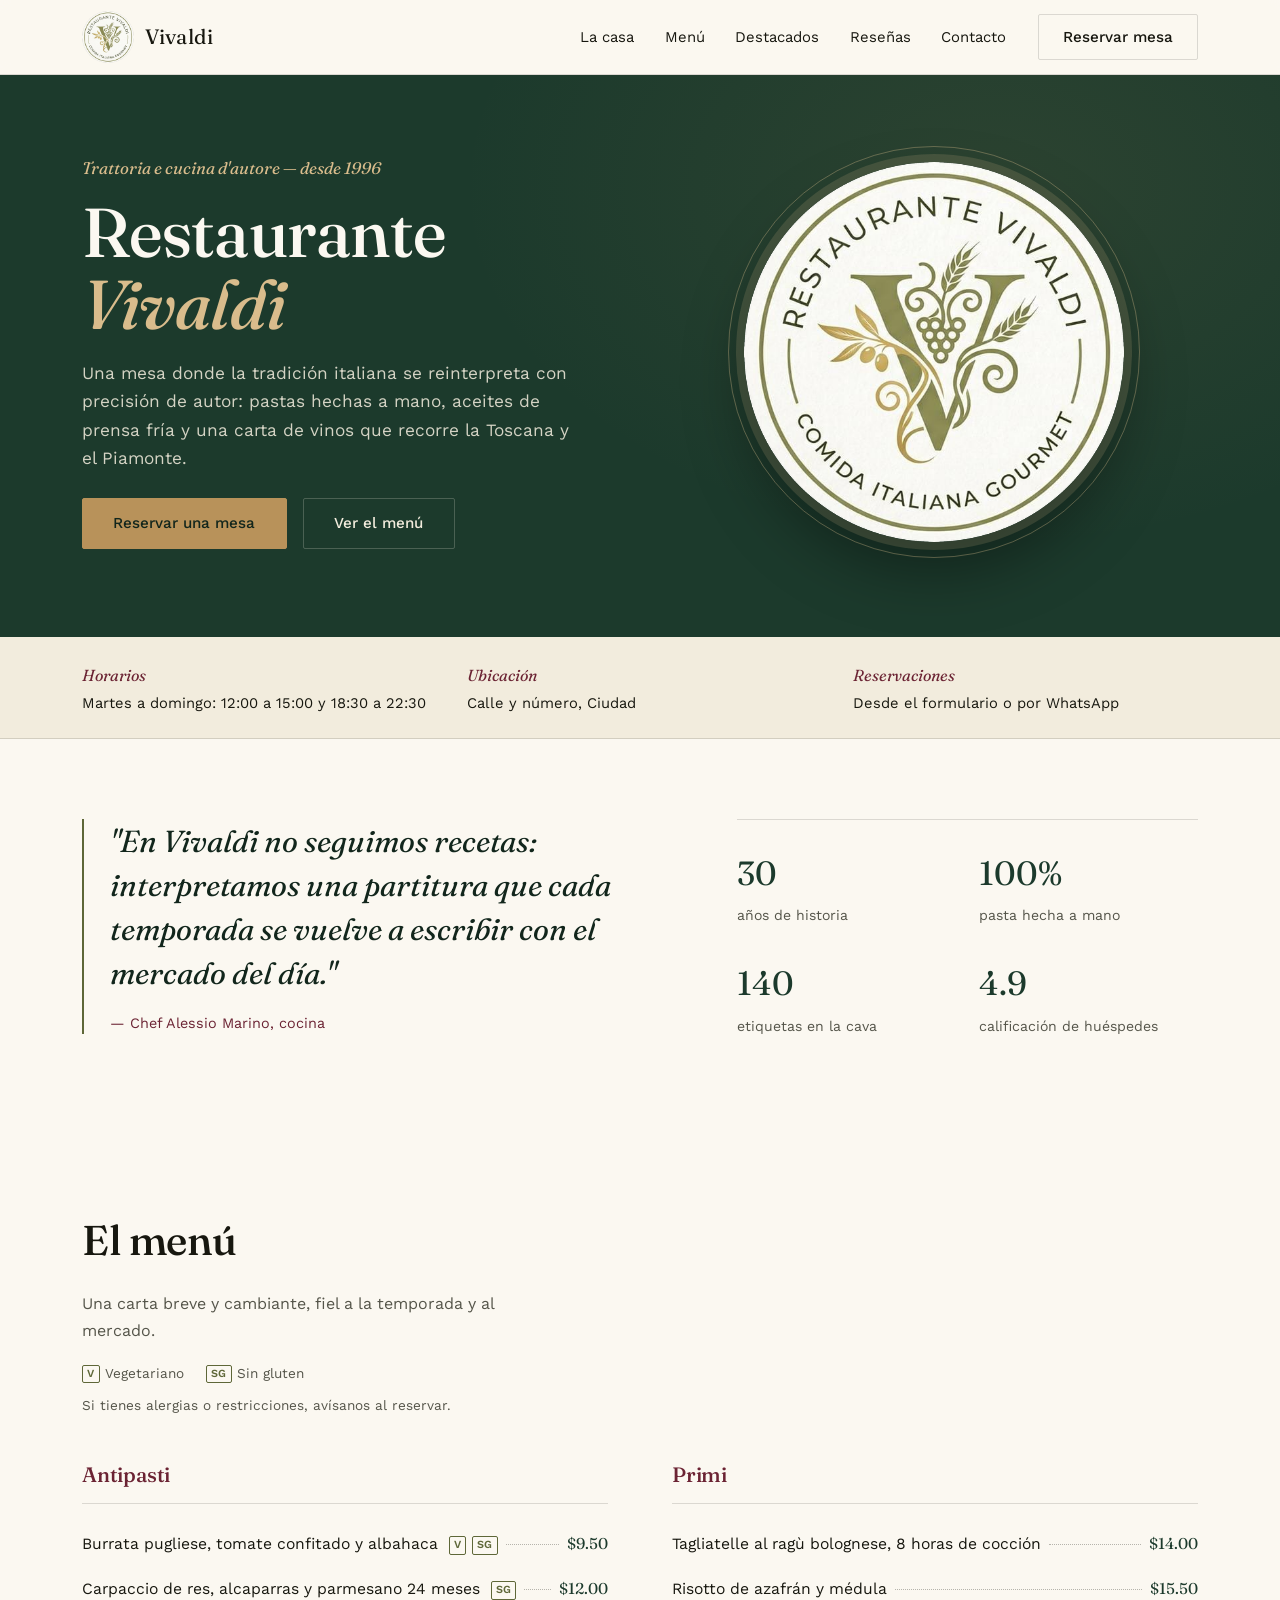
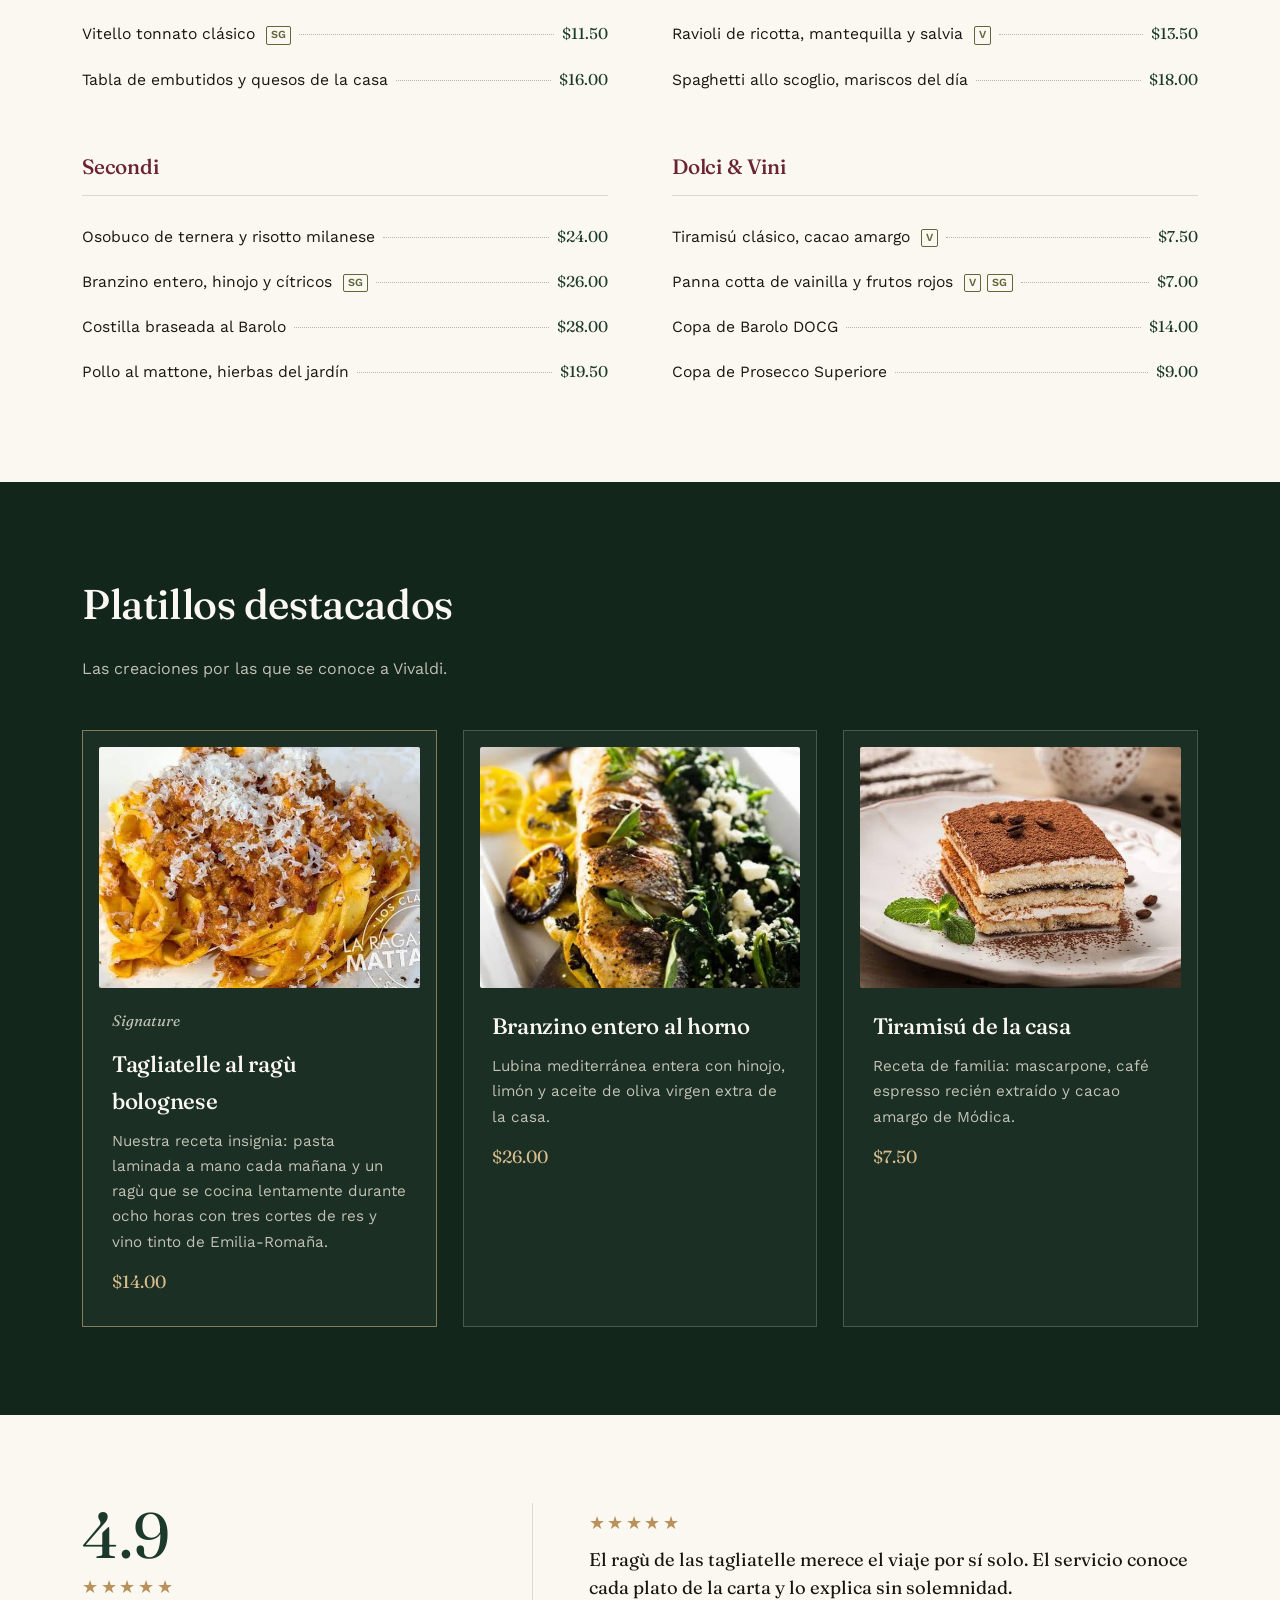
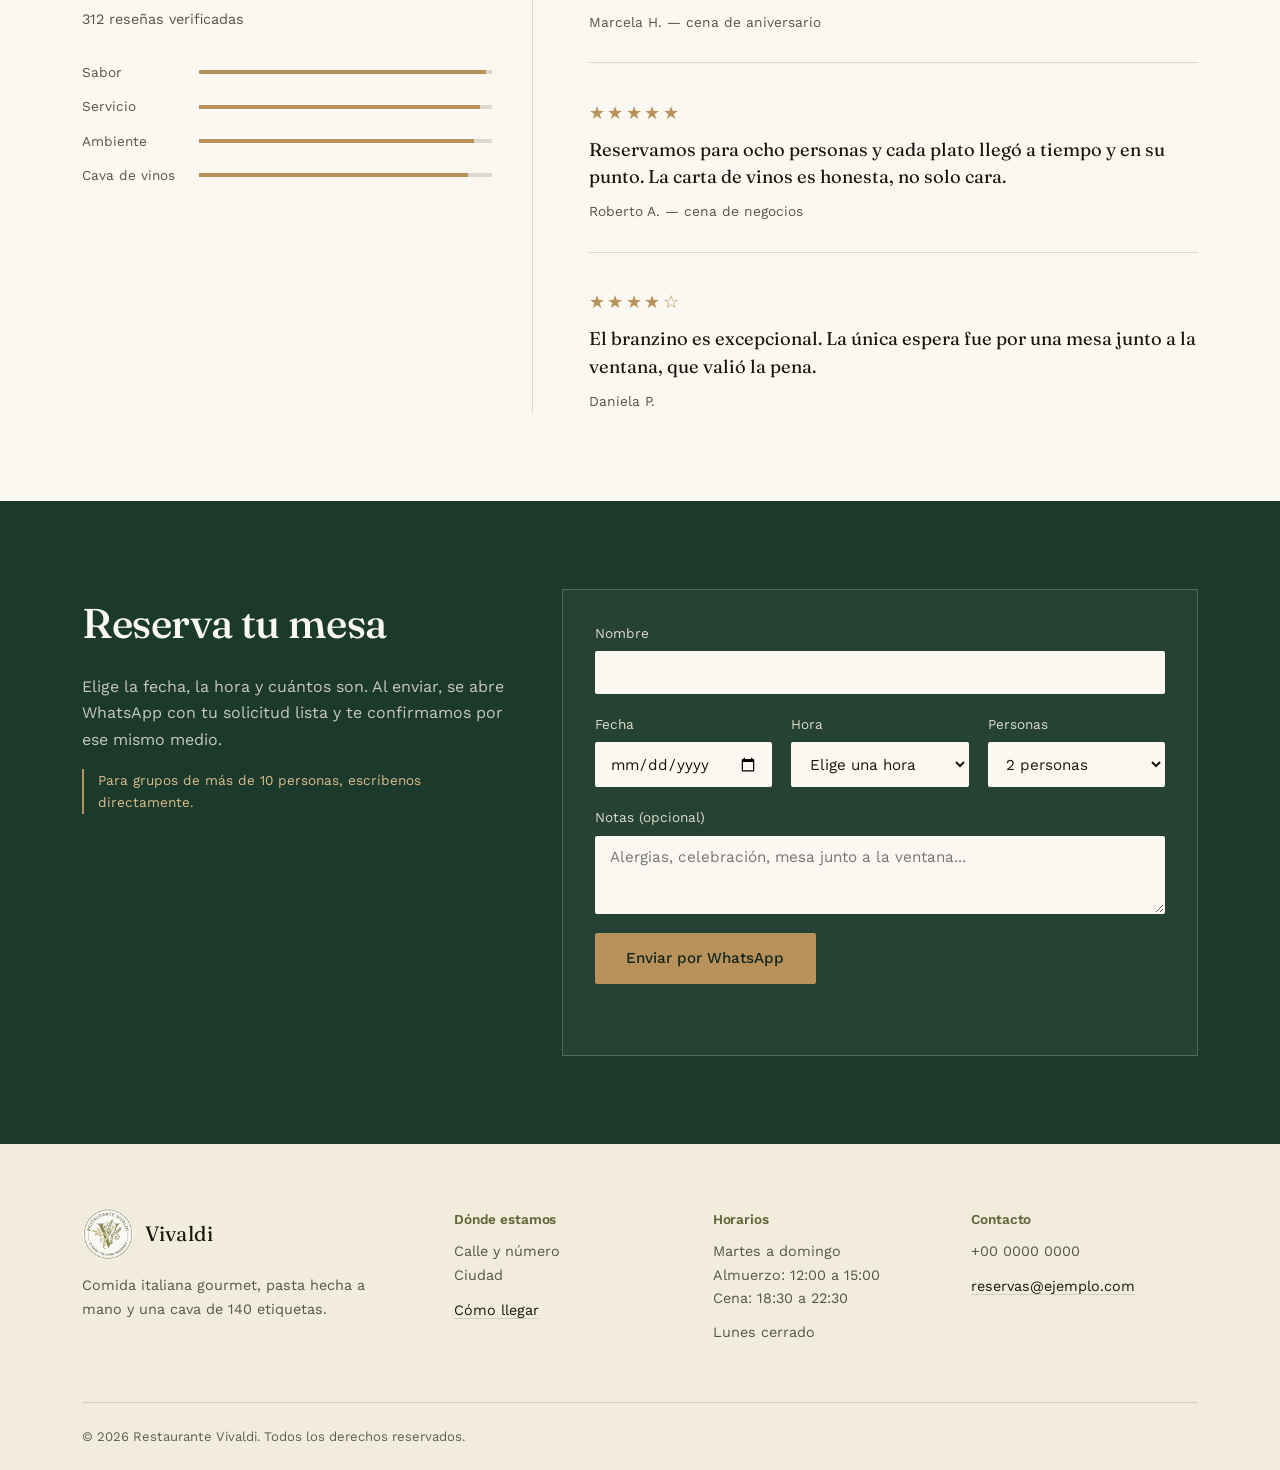
==== index.html @ 45113d20 "Add files via upload" ====
<!DOCTYPE html>
<html lang="es">
<head>
<meta charset="UTF-8">
<meta name="viewport" content="width=device-width, initial-scale=1.0">
<title>Restaurante Vivaldi — Comida italiana gourmet</title>
<meta name="description" content="Restaurante Vivaldi: comida italiana gourmet con pasta hecha a mano, aceites de prensa fría y una cava de 140 etiquetas. Reserva tu mesa en línea.">
<meta name="theme-color" content="#1C3A2C">

<!-- Al compartir el enlace (WhatsApp, Facebook) -->
<meta property="og:type" content="restaurant">
<meta property="og:title" content="Restaurante Vivaldi — Comida italiana gourmet">
<meta property="og:description" content="Pasta hecha a mano, cocina de temporada y una cava de 140 etiquetas.">
<meta property="og:image" content="img/logo.png"> <!-- EDITAR: al publicar, usa la URL completa (https://tudominio.com/img/logo.png) -->
<meta property="og:locale" content="es_ES">

<link rel="icon" type="image/png" href="img/favicon.png">
<link rel="apple-touch-icon" href="img/apple-touch-icon.png">

<link rel="preconnect" href="https://fonts.googleapis.com">
<link rel="preconnect" href="https://fonts.gstatic.com" crossorigin>
<link href="https://fonts.googleapis.com/css2?family=Fraunces:ital,opsz,wght@0,9..144,300;0,9..144,500;0,9..144,600;1,9..144,400;1,9..144,500&family=Work+Sans:wght@300;400;500;600&display=swap" rel="stylesheet">
<link rel="stylesheet" href="css/style.css">

<!-- Datos estructurados para Google. EDITAR: cuando tengas los datos reales, agrega
     "address", "telephone", "url" y "openingHours". -->
<script type="application/ld+json">
{
  "@context": "https://schema.org",
  "@type": "Restaurant",
  "name": "Restaurante Vivaldi",
  "image": "img/logo.png",
  "servesCuisine": "Italiana",
  "priceRange": "$$"
}
</script>
</head>
<body>

<a class="skip-link" href="#contenido">Saltar al contenido</a>

<header class="site-header">
  <div class="wrap header-inner">
    <a href="#inicio" class="brand" aria-label="Restaurante Vivaldi, ir al inicio">
      <img class="brand-logo" src="img/logo-header.png" alt="" width="52" height="52">
      <span class="brand-name">Vivaldi</span>
    </a>

    <nav class="main-nav" id="mainNav" aria-label="Principal">
      <a href="#historia">La casa</a>
      <a href="#menu">Menú</a>
      <a href="#destacados">Destacados</a>
      <a href="#resenas">Reseñas</a>
      <a href="#contacto">Contacto</a>
      <a href="#reservar" class="btn btn-solid nav-cta">Reservar mesa</a>
    </nav>

    <a href="#reservar" class="btn btn-line header-cta">Reservar mesa</a>

    <button class="nav-toggle" id="navToggle" type="button" aria-label="Abrir menú" aria-expanded="false" aria-controls="mainNav">
      <span></span><span></span><span></span>
    </button>
  </div>
</header>

<main id="contenido">

  <!-- HERO -->
  <section class="hero" id="inicio">
    <div class="wrap hero-inner">
      <div class="hero-text">
        <p class="kicker">Trattoria e cucina d'autore — desde 1996</p>
        <h1>Restaurante<br><em>Vivaldi</em></h1>
        <p class="hero-lead">
          Una mesa donde la tradición italiana se reinterpreta con precisión de autor:
          pastas hechas a mano, aceites de prensa fría y una carta de vinos que
          recorre la Toscana y el Piamonte.
        </p>
        <div class="hero-actions">
          <a href="#reservar" class="btn btn-solid">Reservar una mesa</a>
          <a href="#menu" class="btn btn-ghost">Ver el menú</a>
        </div>
      </div>

      <div class="hero-art">
        <div class="seal">
          <img src="img/logo.png" alt="Sello del Restaurante Vivaldi: una V con uvas, trigo y ramas de olivo" width="560" height="560" fetchpriority="high">
        </div>
      </div>
    </div>
  </section>

  <!-- HORARIOS / UBICACIÓN (EDITAR con los datos reales) -->
  <section class="info-strip" aria-label="Horarios y ubicación">
    <div class="wrap info-inner">
      <div class="info-item">
        <span class="info-label">Horarios</span>
        <p>Martes a domingo: 12:00 a 15:00 y 18:30 a 22:30</p>
      </div>
      <div class="info-item">
        <span class="info-label">Ubicación</span>
        <p>Calle y número, Ciudad</p>
      </div>
      <div class="info-item">
        <span class="info-label">Reservaciones</span>
        <p>Desde el formulario o por WhatsApp</p>
      </div>
    </div>
  </section>

  <!-- LA CASA / HISTORIA -->
  <section class="intro" id="historia">
    <div class="wrap intro-inner">
      <blockquote class="pull-quote">
        "En Vivaldi no seguimos recetas: interpretamos una partitura que cada
        temporada se vuelve a escribir con el mercado del día."
        <cite>— Chef Alessio Marino, cocina</cite>
      </blockquote>

      <div class="stat-row">
        <div class="stat">
          <span class="stat-number" data-years-since="1996">30</span>
          <span class="stat-label">años de historia</span>
        </div>
        <div class="stat">
          <span class="stat-number">100%</span>
          <span class="stat-label">pasta hecha a mano</span>
        </div>
        <div class="stat">
          <span class="stat-number">140</span>
          <span class="stat-label">etiquetas en la cava</span>
        </div>
        <div class="stat">
          <span class="stat-number">4.9</span>
          <span class="stat-label">calificación de huéspedes</span>
        </div>
      </div>
    </div>
  </section>

  <!-- MENÚ -->
  <section class="menu" id="menu">
    <div class="wrap">
      <div class="section-head">
        <h2>El menú</h2>
        <p>Una carta breve y cambiante, fiel a la temporada y al mercado.</p>
        <ul class="menu-legend" aria-label="Leyenda de etiquetas">
          <li><span class="tag" aria-hidden="true">V</span> Vegetariano</li>
          <li><span class="tag" aria-hidden="true">SG</span> Sin gluten</li>
        </ul>
        <p class="menu-note">Si tienes alergias o restricciones, avísanos al reservar.</p>
        <!-- Cuando tengas la carta en PDF, descomenta:
        <a class="btn btn-ghost" href="docs/carta-vivaldi.pdf" download>Descargar la carta (PDF)</a> -->
      </div>

      <div class="menu-grid">

        <div class="menu-category">
          <h3>Antipasti</h3>
          <ul class="menu-list">
            <li><span class="dish">Burrata pugliese, tomate confitado y albahaca <span class="tag" title="Vegetariano" role="img" aria-label="Vegetariano">V</span><span class="tag" title="Sin gluten" role="img" aria-label="Sin gluten">SG</span></span><span class="dots"></span><span class="price">$9.50</span></li>
            <li><span class="dish">Carpaccio de res, alcaparras y parmesano 24 meses <span class="tag" title="Sin gluten" role="img" aria-label="Sin gluten">SG</span></span><span class="dots"></span><span class="price">$12.00</span></li>
            <li><span class="dish">Vitello tonnato clásico <span class="tag" title="Sin gluten" role="img" aria-label="Sin gluten">SG</span></span><span class="dots"></span><span class="price">$11.50</span></li>
            <li><span class="dish">Tabla de embutidos y quesos de la casa</span><span class="dots"></span><span class="price">$16.00</span></li>
          </ul>
        </div>

        <div class="menu-category">
          <h3>Primi</h3>
          <ul class="menu-list">
            <li><span class="dish">Tagliatelle al ragù bolognese, 8 horas de cocción</span><span class="dots"></span><span class="price">$14.00</span></li>
            <li><span class="dish">Risotto de azafrán y médula</span><span class="dots"></span><span class="price">$15.50</span></li>
            <li><span class="dish">Ravioli de ricotta, mantequilla y salvia <span class="tag" title="Vegetariano" role="img" aria-label="Vegetariano">V</span></span><span class="dots"></span><span class="price">$13.50</span></li>
            <li><span class="dish">Spaghetti allo scoglio, mariscos del día</span><span class="dots"></span><span class="price">$18.00</span></li>
          </ul>
        </div>

        <div class="menu-category">
          <h3>Secondi</h3>
          <ul class="menu-list">
            <li><span class="dish">Osobuco de ternera y risotto milanese</span><span class="dots"></span><span class="price">$24.00</span></li>
            <li><span class="dish">Branzino entero, hinojo y cítricos <span class="tag" title="Sin gluten" role="img" aria-label="Sin gluten">SG</span></span><span class="dots"></span><span class="price">$26.00</span></li>
            <li><span class="dish">Costilla braseada al Barolo</span><span class="dots"></span><span class="price">$28.00</span></li>
            <li><span class="dish">Pollo al mattone, hierbas del jardín</span><span class="dots"></span><span class="price">$19.50</span></li>
          </ul>
        </div>

        <div class="menu-category">
          <h3>Dolci &amp; Vini</h3>
          <ul class="menu-list">
            <li><span class="dish">Tiramisú clásico, cacao amargo <span class="tag" title="Vegetariano" role="img" aria-label="Vegetariano">V</span></span><span class="dots"></span><span class="price">$7.50</span></li>
            <li><span class="dish">Panna cotta de vainilla y frutos rojos <span class="tag" title="Vegetariano" role="img" aria-label="Vegetariano">V</span><span class="tag" title="Sin gluten" role="img" aria-label="Sin gluten">SG</span></span><span class="dots"></span><span class="price">$7.00</span></li>
            <li><span class="dish">Copa de Barolo DOCG</span><span class="dots"></span><span class="price">$14.00</span></li>
            <li><span class="dish">Copa de Prosecco Superiore</span><span class="dots"></span><span class="price">$9.00</span></li>
          </ul>
        </div>

      </div>
    </div>
  </section>

  <!-- PLATILLOS DESTACADOS
       Fotos: img/tagliatelle.jpg, branzino.jpg y tiramisu.jpg (puedes cambiar el src).
       Mientras una foto no exista, se muestra la ilustración de respaldo. -->
  <section class="featured" id="destacados">
    <div class="wrap">
      <div class="section-head section-head--light">
        <h2>Platillos destacados</h2>
        <p>Las creaciones por las que se conoce a Vivaldi.</p>
      </div>

      <div class="featured-grid">

        <article class="feature-card feature-card--signature">
          <div class="feature-media" data-photo-host>
            <img data-photo src="img/Tagliatelle al ragù bolognese.jpg" alt="Tagliatelle al ragù bolognese servidas en plato hondo" width="738" height="414">
            <svg viewBox="0 0 200 200" aria-hidden="true">
              <circle cx="100" cy="100" r="88" class="plate-ring"/>
              <path class="pasta" d="M55 120 C 75 90, 65 70, 85 60 C 105 50, 100 80, 120 85 C 140 90, 135 60, 150 55"/>
              <circle class="crumb" cx="70" cy="70" r="3"/>
              <circle class="crumb" cx="130" cy="115" r="3"/>
              <circle class="crumb" cx="110" cy="130" r="3"/>
            </svg>
          </div>
          <div class="feature-copy">
            <p class="feature-tag">Signature</p>
            <h3>Tagliatelle al ragù bolognese</h3>
            <p>Nuestra receta insignia: pasta laminada a mano cada mañana y un ragù
              que se cocina lentamente durante ocho horas con tres cortes de res
              y vino tinto de Emilia-Romaña.</p>
            <span class="feature-price">$14.00</span>
          </div>
        </article>

        <article class="feature-card">
          <div class="feature-media" data-photo-host>
            <img data-photo src="img/Branzino entero al horno.jpg" alt="Branzino entero al horno con hinojo y limón" width="678" height="452">
            <svg viewBox="0 0 160 160" aria-hidden="true">
              <circle cx="80" cy="80" r="66" class="plate-ring"/>
              <path class="fish" d="M45 80 C 60 60, 100 60, 115 80 C 100 100, 60 100, 45 80 Z"/>
              <path class="fish-tail" d="M115 80 L 132 68 L 132 92 Z"/>
            </svg>
          </div>
          <div class="feature-copy">
            <h3>Branzino entero al horno</h3>
            <p>Lubina mediterránea entera con hinojo, limón y aceite de oliva
              virgen extra de la casa.</p>
            <span class="feature-price">$26.00</span>
          </div>
        </article>

        <article class="feature-card">
          <div class="feature-media" data-photo-host>
            <img data-photo src="img/Tiramisú de la casa.jpg" alt="Tiramisú de la casa espolvoreado con cacao" width="678" height="452">
            <svg viewBox="0 0 160 160" aria-hidden="true">
              <circle cx="80" cy="80" r="66" class="plate-ring"/>
              <rect x="55" y="55" width="50" height="50" rx="4" class="tira"/>
              <line x1="55" y1="68" x2="105" y2="68" class="tira-line"/>
              <line x1="55" y1="82" x2="105" y2="82" class="tira-line"/>
              <line x1="55" y1="96" x2="105" y2="96" class="tira-line"/>
            </svg>
          </div>
          <div class="feature-copy">
            <h3>Tiramisú de la casa</h3>
            <p>Receta de familia: mascarpone, café espresso recién extraído y
              cacao amargo de Módica.</p>
            <span class="feature-price">$7.50</span>
          </div>
        </article>

      </div>
    </div>
  </section>

  <!-- AMBIENTE (galería)
       Se oculta sola hasta que agregues al menos una foto en img/.
       Si una foto no existe, su recuadro desaparece. -->
  <section class="gallery" id="ambiente" hidden>
    <div class="wrap">
      <div class="section-head">
        <h2>El ambiente</h2>
        <p>Un salón cálido pensado para cenas largas.</p>
      </div>

      <div class="gallery-grid">
        <figure data-photo-host data-photo-optional>
          <img data-photo src="img/ambiente-1.webp" alt="El salón principal del restaurante" width="800" height="600">
          <figcaption>La sala</figcaption>
        </figure>
        <figure data-photo-host data-photo-optional>
          <img data-photo src="img/ambiente-2.webp" alt="La cava de vinos" width="800" height="600">
          <figcaption>La cava</figcaption>
        </figure>
        <figure data-photo-host data-photo-optional>
          <img data-photo src="img/ambiente-3.webp" alt="La cocina y el trabajo del chef" width="800" height="600">
          <figcaption>La cocina</figcaption>
        </figure>
        <figure data-photo-host data-photo-optional>
          <img data-photo src="img/ambiente-4.webp" alt="Detalle de una mesa servida" width="800" height="600">
          <figcaption>La mesa</figcaption>
        </figure>
      </div>
    </div>
  </section>

  <!-- RESEÑAS (ejemplos: reemplázalas por reseñas reales al publicar) -->
  <section class="reviews" id="resenas">
    <div class="wrap reviews-inner">

      <div class="rating-summary">
        <span class="rating-number">4.9</span>
        <div class="stars" role="img" aria-label="4.9 de 5 estrellas">★★★★★</div>
        <p class="rating-count">312 reseñas verificadas</p>
        <ul class="rating-bars">
          <li><span>Sabor</span><i style="--v:98%" role="img" aria-label="98 de 100"></i></li>
          <li><span>Servicio</span><i style="--v:96%" role="img" aria-label="96 de 100"></i></li>
          <li><span>Ambiente</span><i style="--v:94%" role="img" aria-label="94 de 100"></i></li>
          <li><span>Cava de vinos</span><i style="--v:92%" role="img" aria-label="92 de 100"></i></li>
        </ul>
      </div>

      <div class="review-list">
        <figure class="review">
          <div class="stars" role="img" aria-label="5 de 5 estrellas">★★★★★</div>
          <blockquote>El ragù de las tagliatelle merece el viaje por sí solo.
            El servicio conoce cada plato de la carta y lo explica sin
            solemnidad.</blockquote>
          <figcaption>Marcela H. — cena de aniversario</figcaption>
        </figure>

        <figure class="review">
          <div class="stars" role="img" aria-label="5 de 5 estrellas">★★★★★</div>
          <blockquote>Reservamos para ocho personas y cada plato llegó a
            tiempo y en su punto. La carta de vinos es honesta, no solo
            cara.</blockquote>
          <figcaption>Roberto A. — cena de negocios</figcaption>
        </figure>

        <figure class="review">
          <div class="stars" role="img" aria-label="4 de 5 estrellas">★★★★☆</div>
          <blockquote>El branzino es excepcional. La única espera fue por
            una mesa junto a la ventana, que valió la pena.</blockquote>
          <figcaption>Daniela P.</figcaption>
        </figure>
      </div>

    </div>
  </section>

  <!-- RESERVAS -->
  <section class="reserve" id="reservar">
    <div class="wrap reserve-inner">

      <div class="reserve-copy">
        <h2>Reserva tu mesa</h2>
        <p>Elige la fecha, la hora y cuántos son. Al enviar, se abre WhatsApp con tu
          solicitud lista y te confirmamos por ese mismo medio.</p>
        <p class="reserve-note">Para grupos de más de 10 personas, escríbenos directamente.</p>
        <a class="btn btn-gold" data-whatsapp hidden target="_blank" rel="noopener">Escribir por WhatsApp</a>
      </div>

      <form class="reserve-form" id="reserveForm">
        <label>
          Nombre
          <input type="text" name="nombre" autocomplete="name" required maxlength="80">
        </label>

        <div class="form-row">
          <label>
            Fecha
            <input type="date" name="fecha" required>
          </label>
          <label>
            Hora
            <select name="hora" required>
              <option value="" disabled selected>Elige una hora</option>
              <optgroup label="Almuerzo">
                <option value="12:00">12:00</option>
                <option value="12:30">12:30</option>
                <option value="13:00">13:00</option>
                <option value="13:30">13:30</option>
                <option value="14:00">14:00</option>
                <option value="14:30">14:30</option>
              </optgroup>
              <optgroup label="Cena">
                <option value="18:30">18:30</option>
                <option value="19:00">19:00</option>
                <option value="19:30">19:30</option>
                <option value="20:00">20:00</option>
                <option value="20:30">20:30</option>
                <option value="21:00">21:00</option>
                <option value="21:30">21:30</option>
              </optgroup>
            </select>
          </label>
          <label>
            Personas
            <select name="personas" required>
              <option value="1">1 persona</option>
              <option value="2" selected>2 personas</option>
              <option value="3">3 personas</option>
              <option value="4">4 personas</option>
              <option value="5">5 personas</option>
              <option value="6">6 personas</option>
              <option value="7">7 personas</option>
              <option value="8">8 personas</option>
              <option value="9">9 personas</option>
              <option value="10">10 personas</option>
            </select>
          </label>
        </div>

        <label>
          Notas (opcional)
          <textarea name="notas" rows="3" maxlength="300" placeholder="Alergias, celebración, mesa junto a la ventana..."></textarea>
        </label>

        <button type="submit" class="btn btn-gold">Enviar por WhatsApp</button>
        <p class="form-status" id="formStatus" role="status" aria-live="polite"></p>
      </form>

    </div>
  </section>

</main>

<!-- PIE DE PÁGINA (EDITAR con los datos reales) -->
<footer class="site-footer" id="contacto">
  <div class="wrap">
    <div class="footer-inner">
      <div class="footer-brand">
        <a href="#inicio" class="brand" aria-label="Restaurante Vivaldi, ir al inicio">
          <img class="brand-logo" src="img/logo-header.png" alt="" width="52" height="52">
          <span class="brand-name">Vivaldi</span>
        </a>
        <p>Comida italiana gourmet, pasta hecha a mano y una cava de 140 etiquetas.</p>
      </div>

      <div class="footer-col">
        <h4>Dónde estamos</h4>
        <p>Calle y número<br>Ciudad</p>
        <a href="https://www.google.com/maps/search/?api=1&amp;query=Restaurante+Vivaldi" target="_blank" rel="noopener">Cómo llegar</a>
      </div>

      <div class="footer-col">
        <h4>Horarios</h4>
        <p>Martes a domingo<br>Almuerzo: 12:00 a 15:00<br>Cena: 18:30 a 22:30</p>
        <p>Lunes cerrado</p>
      </div>

      <div class="footer-col">
        <h4>Contacto</h4>
        <p>+00 0000 0000</p>
        <a href="mailto:reservas@ejemplo.com">reservas@ejemplo.com</a>
      </div>
    </div>
  </div>

  <div class="wrap footer-bottom">
    <p>© <span data-current-year>2026</span> Restaurante Vivaldi. Todos los derechos reservados.</p>
  </div>
</footer>

<script src="js/main.js" defer></script>
</body>
</html>
---- css/style.css ----
/* =========================================================
   RESTAURANTE VIVALDI — hoja de estilos
   Paleta: verde botella profundo, oro envejecido, vino, papel marfil,
   y verde oliva tomado del logo.
   Tipografía: Fraunces (display) + Work Sans (texto).
   ========================================================= */

:root{
  --ink:        #17170F;
  --forest:     #1C3A2C;
  --forest-deep:#12261C;
  --olive:      #5E6738;   /* verde del logo, oscurecido para que se lea como texto */
  --wine:       #6B2333;
  --gold:       #B8925A;
  --gold-light: #D9BC8C;
  --paper:      #FBF8F1;
  --ivory:      #F2ECDD;
  --muted:      #55554a;
  --line:       rgba(23,23,15,0.14);
  --line-on-dark: rgba(242,236,221,0.22);

  --font-display: 'Fraunces', Georgia, serif;
  --font-body: 'Work Sans', -apple-system, BlinkMacSystemFont, sans-serif;

  --container: 1180px;
  --radius: 2px;
}

*, *::before, *::after{ box-sizing: border-box; }

/* scroll-padding evita que el header fijo tape los títulos al navegar */
html{ scroll-behavior: smooth; scroll-padding-top: 88px; }

[hidden]{ display: none !important; }

body{
  margin: 0;
  background: var(--paper);
  color: var(--ink);
  font-family: var(--font-body);
  font-weight: 400;
  line-height: 1.65;
  -webkit-font-smoothing: antialiased;
}

img, svg{ display:block; max-width:100%; }

h1, h2, h3, h4{
  font-family: var(--font-display);
  font-weight: 500;
  margin: 0 0 0.4em;
  color: var(--ink);
  letter-spacing: -0.01em;
}

p{ margin: 0 0 1em; }

a{ color: inherit; text-decoration: none; }

.wrap{
  max-width: var(--container);
  margin: 0 auto;
  padding: 0 2rem;
}

/* accesibilidad: foco visible y "saltar al contenido" */
a:focus-visible, button:focus-visible, input:focus-visible, textarea:focus-visible, select:focus-visible{
  outline: 2px solid var(--gold);
  outline-offset: 3px;
}

.skip-link{
  position: absolute;
  left: 1rem;
  top: -4rem;
  z-index: 100;
  background: var(--forest);
  color: var(--paper);
  padding: 0.7rem 1.1rem;
  border-radius: var(--radius);
  transition: top .2s ease;
}
.skip-link:focus{ top: 1rem; }

@media (prefers-reduced-motion: reduce){
  *{ animation: none !important; transition: none !important; scroll-behavior: auto !important; }
}

/* -------------------- kicker / eyebrow -------------------- */
.kicker{
  font-family: var(--font-display);
  font-style: italic;
  font-weight: 400;
  font-size: 1.05rem;
  color: var(--wine);
  margin-bottom: 0.9rem;
}

/* -------------------- botones -------------------- */
.btn{
  display: inline-block;
  padding: 0.85rem 1.9rem;
  font-family: var(--font-body);
  font-size: 0.95rem;
  font-weight: 500;
  line-height: 1.4;
  border-radius: var(--radius);
  border: 1px solid transparent;
  cursor: pointer;
  transition: background-color .25s ease, color .25s ease, border-color .25s ease;
}
.btn-solid{
  background: var(--forest);
  color: var(--paper);
  border-color: var(--forest);
}
.btn-solid:hover{ background: var(--forest-deep); }

.btn-ghost{
  background: transparent;
  color: var(--forest);
  border-color: var(--forest);
}
.btn-ghost:hover{ background: var(--forest); color: var(--paper); }

.btn-line{
  background: transparent;
  color: var(--ink);
  border-color: var(--line);
}
.btn-line:hover{ border-color: var(--olive); color: var(--olive); }

.btn-gold{
  background: var(--gold);
  border-color: var(--gold);
  color: var(--forest-deep);
}
.btn-gold:hover{ background: var(--gold-light); border-color: var(--gold-light); }

/* =========================================================
   HEADER
   ========================================================= */
.site-header{
  position: sticky;
  top: 0;
  z-index: 50;
  background: rgba(251,248,241,0.94);
  backdrop-filter: saturate(140%) blur(6px);
  border-bottom: 1px solid var(--line);
}
.header-inner{
  display: flex;
  align-items: center;
  gap: 2rem;
  padding-top: 0.7rem;
  padding-bottom: 0.7rem;
}
.brand{
  display: flex;
  align-items: center;
  gap: 0.7rem;
  margin-right: auto;
}
.brand-logo{
  width: 52px;
  height: 52px;
  border-radius: 50%;
}
.brand-name{
  font-family: var(--font-display);
  font-size: 1.3rem;
  letter-spacing: 0.02em;
}

.main-nav{
  display: flex;
  align-items: center;
  gap: 1.9rem;
}
.main-nav a:not(.nav-cta){
  font-size: 0.93rem;
  color: var(--ink);
  position: relative;
  padding: 0.2rem 0;
}
.main-nav a:not(.nav-cta)::after{
  content:"";
  position:absolute;
  left:0; right:0; bottom:-2px;
  height:1px;
  background: var(--gold);
  transform: scaleX(0);
  transform-origin: left;
  transition: transform .25s ease;
}
.main-nav a:not(.nav-cta):hover::after,
.main-nav a.is-active::after{ transform: scaleX(1); }

.nav-cta{ display: none; }
.header-cta{ white-space: nowrap; padding: 0.7rem 1.5rem; }

.nav-toggle{
  display: none;
  flex-direction: column;
  justify-content: center;
  gap: 5px;
  width: 34px; height: 34px;
  padding: 0;
  background: none;
  border: none;
  cursor: pointer;
}
.nav-toggle span{
  display:block; height:1px; background: var(--ink); width: 100%;
  transition: transform .25s ease, opacity .25s ease;
}
.nav-toggle.is-open span:nth-child(1){ transform: translateY(6px) rotate(45deg); }
.nav-toggle.is-open span:nth-child(2){ opacity: 0; }
.nav-toggle.is-open span:nth-child(3){ transform: translateY(-6px) rotate(-45deg); }

/* =========================================================
   HERO
   ========================================================= */
.hero{
  background:
    radial-gradient(ellipse 900px 600px at 78% 20%, rgba(184,146,90,0.10), transparent 60%),
    var(--forest);
  color: var(--ivory);
  padding: 5rem 0 5.5rem;
}
.hero-inner{
  display: grid;
  grid-template-columns: 1.15fr 0.85fr;
  align-items: center;
  gap: 3rem;
}
.hero .kicker{ color: var(--gold-light); }
.hero h1{
  color: var(--paper);
  font-size: clamp(2.6rem, 5.4vw, 4.6rem);
  line-height: 1.04;
  margin-bottom: 1.1rem;
}
.hero h1 em{
  font-style: italic;
  color: var(--gold-light);
}
.hero-lead{
  max-width: 46ch;
  font-size: 1.08rem;
  color: rgba(242,236,221,0.86);
}
.hero-actions{
  display: flex;
  gap: 1rem;
  margin-top: 1.6rem;
  flex-wrap: wrap;
}
.hero .btn-solid{ background: var(--gold); color: var(--forest-deep); border-color: var(--gold); }
.hero .btn-solid:hover{ background: var(--gold-light); border-color: var(--gold-light); }
.hero .btn-ghost{ color: var(--ivory); border-color: var(--line-on-dark); }
.hero .btn-ghost:hover{ background: var(--ivory); color: var(--forest-deep); }

/* sello del logo */
.hero-art{ justify-self: center; }
.seal{
  position: relative;
  width: min(380px, 100%);
  animation: seal-in .9s ease-out both;
}
.seal::before{                       /* aro dorado exterior */
  content: "";
  position: absolute;
  inset: -16px;
  border: 1px solid rgba(217,188,140,0.35);
  border-radius: 50%;
}
.seal img{
  width: 100%;
  height: auto;
  aspect-ratio: 1;
  border-radius: 50%;
  box-shadow: 0 0 0 8px rgba(217,188,140,0.16), 0 30px 60px rgba(0,0,0,0.35);
}
@keyframes seal-in{
  from{ opacity: 0; transform: scale(0.96); }
  to{ opacity: 1; transform: none; }
}

/* =========================================================
   HORARIOS / UBICACIÓN
   ========================================================= */
.info-strip{
  background: var(--ivory);
  border-bottom: 1px solid var(--line);
}
.info-inner{
  display: grid;
  grid-template-columns: repeat(3, 1fr);
  gap: 1.5rem 2.5rem;
  padding-top: 1.6rem;
  padding-bottom: 1.4rem;
}
.info-label{
  display: block;
  font-family: var(--font-display);
  font-style: italic;
  color: var(--wine);
  font-size: 1rem;
  margin-bottom: 0.15rem;
}
.info-item p{ margin: 0; font-size: 0.92rem; color: var(--ink); }

/* =========================================================
   INTRO / PULL QUOTE + STATS
   ========================================================= */
.intro{ padding: 5rem 0; }
.intro-inner{
  display: grid;
  grid-template-columns: 1.3fr 1fr;
  gap: 3.5rem;
  align-items: start;
}
.pull-quote{
  margin: 0;
  font-family: var(--font-display);
  font-style: italic;
  font-size: clamp(1.4rem, 2.4vw, 1.9rem);
  line-height: 1.45;
  color: var(--forest-deep);
  border-left: 2px solid var(--olive);
  padding-left: 1.6rem;
}
.pull-quote cite{
  display: block;
  margin-top: 1.1rem;
  font-family: var(--font-body);
  font-style: normal;
  font-size: 0.9rem;
  color: var(--wine);
}
.stat-row{
  display: grid;
  grid-template-columns: 1fr 1fr;
  gap: 1.8rem 1.4rem;
  border-top: 1px solid var(--line);
  padding-top: 1.6rem;
}
.stat{ display: flex; flex-direction: column; gap: 0.2rem; }
.stat-number{
  font-family: var(--font-display);
  font-size: 2.1rem;
  color: var(--forest);
}
.stat-label{ font-size: 0.88rem; color: var(--muted); }

/* =========================================================
   MENÚ
   ========================================================= */
.section-head{
  max-width: 46ch;
  margin-bottom: 3rem;
}
.section-head h2{ font-size: clamp(1.9rem, 3.4vw, 2.6rem); }
.section-head p{ color: var(--muted); }
.section-head--light p{ color: rgba(242,236,221,0.78); }
.section-head--light h2{ color: var(--paper); }

.menu{ padding: 5.5rem 0; }
.menu .section-head{ margin-bottom: 2.6rem; }

.menu-legend{
  list-style: none;
  display: flex;
  flex-wrap: wrap;
  gap: 0.4rem 1.4rem;
  margin: 1.1rem 0 0.6rem;
  padding: 0;
  font-size: 0.85rem;
  color: var(--muted);
}
.menu-note{ font-size: 0.85rem; margin: 0; }

.tag{
  display: inline-block;
  padding: 0 0.4em;
  margin-left: 0.35rem;
  font-family: var(--font-body);
  font-size: 0.68rem;
  font-weight: 600;
  line-height: 1.55;
  color: var(--olive);
  border: 1px solid var(--olive);
  border-radius: var(--radius);
  vertical-align: 0.1em;
  cursor: help;
}
.menu-legend .tag{ margin-left: 0; cursor: default; }

.menu-grid{
  display: grid;
  grid-template-columns: 1fr 1fr;
  gap: 3rem 4rem;
}
.menu-category h3{
  font-size: 1.3rem;
  color: var(--wine);
  border-bottom: 1px solid var(--line);
  padding-bottom: 0.7rem;
  margin-bottom: 1.1rem;
}
.menu-list{
  list-style: none;
  margin: 0; padding: 0;
}
.menu-list li{
  display: flex;
  align-items: baseline;
  gap: 0.5rem;
  padding: 0.6rem 0;
}
.menu-list .dish{ font-size: 0.98rem; }
.menu-list .dots{
  flex: 1;
  min-width: 1.5rem;
  border-bottom: 1px dotted rgba(23,23,15,0.3);
  transform: translateY(-4px);
}
.menu-list .price{
  font-family: var(--font-display);
  color: var(--forest);
  font-size: 0.98rem;
}

/* =========================================================
   PLATILLOS DESTACADOS
   ========================================================= */
.featured{
  background: var(--forest-deep);
  color: var(--ivory);
  padding: 5.5rem 0;
}
.featured-grid{
  display: grid;
  grid-template-columns: repeat(auto-fit, minmax(270px, 1fr));
  gap: 1.6rem;
}
.feature-card{
  background: rgba(242,236,221,0.04);
  border: 1px solid var(--line-on-dark);
  padding: 1rem 1rem 1.8rem;
  display: flex;
  flex-direction: column;
  gap: 1.3rem;
}
.feature-card--signature{ border-color: rgba(217,188,140,0.55); }

/* contenedor de foto; si la foto no existe se muestra la ilustración */
.feature-media{
  display: grid;
  place-items: center;
  aspect-ratio: 4 / 3;
  overflow: hidden;
  border-radius: var(--radius);
  background: rgba(242,236,221,0.05);
}
.feature-media img,
.feature-media svg{ grid-area: 1 / 1; }
.feature-media img{
  width: 100%;
  height: 100%;
  object-fit: cover;
}
.feature-media svg{ height: 62%; width: auto; }
.feature-media:not(.no-photo) svg{ display: none; }

.feature-copy{ padding: 0 0.8rem; }

.plate-ring{ fill: none; stroke: var(--gold); stroke-width: 1.2; opacity: 0.55; }
.pasta{ fill: none; stroke: var(--gold-light); stroke-width: 3; stroke-linecap: round; }
.crumb{ fill: var(--gold); }
.fish{ fill: none; stroke: var(--gold-light); stroke-width: 2.4; }
.fish-tail{ fill: var(--gold-light); }
.tira{ fill: none; stroke: var(--gold-light); stroke-width: 2; }
.tira-line{ stroke: var(--gold); stroke-width: 1.4; opacity: 0.7; }

.feature-tag{
  font-family: var(--font-display);
  font-style: italic;
  color: var(--gold-light);
  font-size: 0.95rem;
  margin-bottom: 0.4rem;
}
.feature-copy h3{ color: var(--paper); font-size: 1.4rem; }
.feature-copy p{ color: rgba(242,236,221,0.78); font-size: 0.95rem; margin-bottom: 0.8rem; }
.feature-price{
  font-family: var(--font-display);
  color: var(--gold-light);
  font-size: 1.1rem;
}

/* =========================================================
   AMBIENTE (galería)
   ========================================================= */
.gallery{
  background: var(--ivory);
  padding: 5.5rem 0;
}
.gallery-grid{
  display: grid;
  grid-template-columns: repeat(auto-fit, minmax(260px, 1fr));
  gap: 1rem;
}
.gallery-grid figure{
  position: relative;
  margin: 0;
  aspect-ratio: 4 / 3;
  overflow: hidden;
  border-radius: var(--radius);
  background: var(--paper);
}
.gallery-grid img{
  width: 100%;
  height: 100%;
  object-fit: cover;
}
.gallery-grid figcaption{
  position: absolute;
  left: 0; right: 0; bottom: 0;
  padding: 2.2rem 1rem 0.8rem;
  font-family: var(--font-display);
  font-style: italic;
  color: var(--paper);
  background: linear-gradient(transparent, rgba(18,38,28,0.78));
}

/* =========================================================
   RESEÑAS
   ========================================================= */
.reviews{ padding: 5.5rem 0; }
.reviews-inner{
  display: grid;
  grid-template-columns: 0.85fr 1.15fr;
  gap: 3.5rem;
}
.rating-summary{
  border-right: 1px solid var(--line);
  padding-right: 2.5rem;
}
.rating-number{
  font-family: var(--font-display);
  font-size: 4rem;
  color: var(--forest);
  line-height: 1;
}
.stars{ color: var(--gold); letter-spacing: 0.15em; font-size: 1.1rem; margin: 0.4rem 0; }
.rating-count{ color: var(--muted); font-size: 0.9rem; margin-bottom: 1.8rem; }

.rating-bars{ list-style: none; margin: 0; padding: 0; }
.rating-bars li{
  display: grid;
  grid-template-columns: 6.5rem 1fr;
  align-items: center;
  gap: 0.8rem;
  margin-bottom: 0.75rem;
  font-size: 0.85rem;
  color: var(--muted);
}
.rating-bars i{
  display: block;
  height: 4px;
  background: var(--line);
  position: relative;
}
.rating-bars i::after{
  content:"";
  position:absolute; left:0; top:0; bottom:0;
  width: var(--v);
  background: var(--gold);
}

.review-list{
  display: flex;
  flex-direction: column;
  gap: 1.8rem;
}
.review{
  margin: 0;
  padding-bottom: 1.8rem;
  border-bottom: 1px solid var(--line);
}
.review:last-child{ border-bottom: none; padding-bottom: 0; }
.review blockquote{
  margin: 0.5rem 0 0.6rem;
  font-family: var(--font-display);
  font-size: 1.15rem;
  line-height: 1.5;
  color: var(--ink);
}
.review figcaption{ font-size: 0.86rem; color: var(--muted); }

/* =========================================================
   RESERVAS
   ========================================================= */
.reserve{
  background: var(--forest);
  color: var(--ivory);
  padding: 5.5rem 0;
}
.reserve-inner{
  display: grid;
  grid-template-columns: 0.8fr 1.2fr;
  gap: 3.5rem;
  align-items: start;
}
.reserve-copy h2{ color: var(--paper); font-size: clamp(1.9rem, 3.4vw, 2.6rem); }
.reserve-copy p{ color: rgba(242,236,221,0.8); }
.reserve-copy .reserve-note{
  font-size: 0.85rem;
  color: var(--gold-light);
  border-left: 2px solid var(--gold);
  padding-left: 0.9rem;
}
.reserve-copy .btn{ margin-top: 0.4rem; }

.reserve-form{
  background: rgba(251,248,241,0.04);
  border: 1px solid var(--line-on-dark);
  padding: 2rem;
  display: flex;
  flex-direction: column;
  gap: 1.2rem;
}
.form-row{
  display: grid;
  grid-template-columns: repeat(auto-fit, minmax(150px, 1fr));
  gap: 1.2rem;
}
.reserve-form label{
  display: flex;
  flex-direction: column;
  gap: 0.45rem;
  font-size: 0.85rem;
  color: rgba(242,236,221,0.9);
}
.reserve-form input, .reserve-form select, .reserve-form textarea{
  width: 100%;
  font-family: var(--font-body);
  font-size: 0.95rem;
  padding: 0.7rem 0.85rem;
  background: var(--paper);
  border: 1px solid var(--line-on-dark);
  border-radius: var(--radius);
  color: var(--ink);
}
.reserve-form textarea{ resize: vertical; }
.reserve-form .btn{ align-self: flex-start; }
.form-status{
  font-size: 0.9rem;
  color: var(--gold-light);
  min-height: 1.4em;
  margin: 0;
}
.form-status a{ text-decoration: underline; }

/* =========================================================
   FOOTER
   ========================================================= */
.site-footer{
  background: var(--ivory);
  padding-top: 4rem;
}
.footer-inner{
  display: grid;
  grid-template-columns: 1.5fr repeat(3, 1fr);
  gap: 2rem;
  padding-bottom: 3rem;
  border-bottom: 1px solid var(--line);
}
.footer-brand .brand{ margin-right: 0; }
.footer-brand p{ color: var(--muted); font-size: 0.9rem; margin-top: 0.9rem; max-width: 32ch; }
.footer-col h4{
  font-family: var(--font-body);
  font-weight: 600;
  font-size: 0.85rem;
  color: var(--olive);
  margin-bottom: 0.6rem;
}
.footer-col p{ font-size: 0.9rem; color: var(--muted); margin-bottom: 0.6rem; }
.footer-col a{ font-size: 0.9rem; text-decoration: underline; text-decoration-color: var(--line); text-underline-offset: 3px; }
.footer-col a:hover{ color: var(--wine); }

.footer-bottom{
  padding-top: 1.4rem;
  padding-bottom: 1.4rem;
  font-size: 0.82rem;
  color: #5f5f54;
}
.footer-bottom p{ margin: 0; }

/* =========================================================
   RESPONSIVE
   ========================================================= */
@media (max-width: 960px){
  /* menú hamburguesa desde tablet: 5 enlaces + botón ya no caben */
  .header-inner{ gap: 1rem; }
  .nav-toggle{ display: flex; }
  .main-nav{
    position: absolute;
    top: 100%; left: 0; right: 0;
    background: var(--paper);
    border-bottom: 1px solid var(--line);
    flex-direction: column;
    align-items: stretch;
    gap: 0;
    padding: 0.5rem 2rem 1.25rem;
    display: none;
  }
  .main-nav.is-open{ display: flex; }
  .main-nav a:not(.nav-cta){ padding: 0.85rem 0; border-bottom: 1px solid var(--line); }
  .main-nav a:not(.nav-cta)::after{ display: none; }
  .main-nav a.is-active{ color: var(--olive); font-weight: 500; }

  .hero-inner, .intro-inner, .reviews-inner, .reserve-inner{
    grid-template-columns: 1fr;
  }
  .hero{ padding: 3.5rem 0 4.5rem; }
  .hero-art{ order: -1; }
  .seal{ width: 240px; }
  .info-inner{ grid-template-columns: 1fr; gap: 1rem; }
  .rating-summary{ border-right: none; border-bottom: 1px solid var(--line); padding-right: 0; padding-bottom: 2rem; }
  .menu-grid{ grid-template-columns: 1fr; }
  .footer-inner{ grid-template-columns: 1fr 1fr; }
}

@media (max-width: 600px){
  .wrap{ padding: 0 1.25rem; }
  .main-nav{ padding: 0.5rem 1.25rem 1.25rem; }
  /* en móvil, "Reservar mesa" pasa al menú desplegable para no saturar el header */
  .header-cta{ display: none; }
  .nav-cta{ display: block; margin-top: 1.1rem; text-align: center; }
  .brand-logo{ width: 46px; height: 46px; }
  .menu, .featured, .gallery, .reviews, .reserve{ padding: 4rem 0; }
  .intro{ padding: 3.5rem 0; }
  .reserve-form{ padding: 1.4rem; }
  .footer-inner{ grid-template-columns: 1fr; }
}
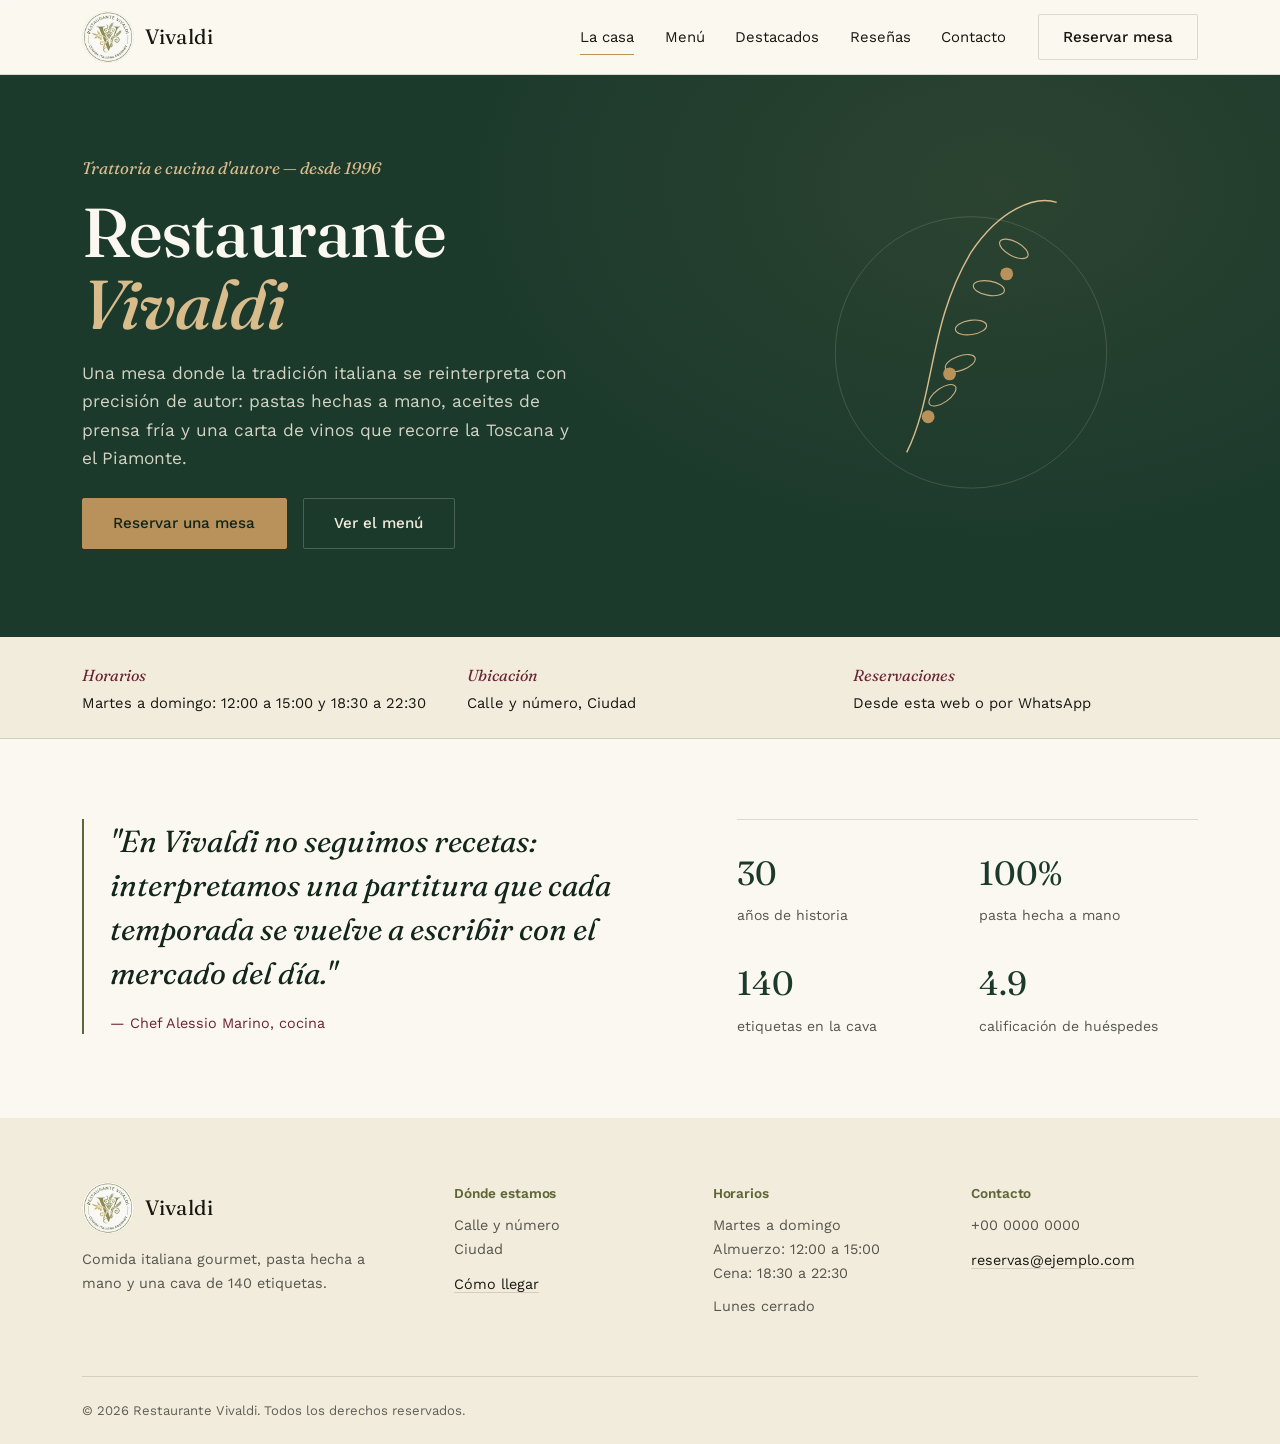
==== commit 7df52bf6: "Add files via upload" ====
--- a/index.html
+++ b/index.html
@@ -7,11 +7,10 @@
 <meta name="description" content="Restaurante Vivaldi: comida italiana gourmet con pasta hecha a mano, aceites de prensa fría y una cava de 140 etiquetas. Reserva tu mesa en línea.">
 <meta name="theme-color" content="#1C3A2C">
 
-<!-- Al compartir el enlace (WhatsApp, Facebook) -->
 <meta property="og:type" content="restaurant">
 <meta property="og:title" content="Restaurante Vivaldi — Comida italiana gourmet">
 <meta property="og:description" content="Pasta hecha a mano, cocina de temporada y una cava de 140 etiquetas.">
-<meta property="og:image" content="img/logo.png"> <!-- EDITAR: al publicar, usa la URL completa (https://tudominio.com/img/logo.png) -->
+<meta property="og:image" content="img/logo.png"> <!-- EDITAR: al publicar, usa la URL completa -->
 <meta property="og:locale" content="es_ES">
 
 <link rel="icon" type="image/png" href="img/favicon.png">
@@ -22,8 +21,6 @@
 <link href="https://fonts.googleapis.com/css2?family=Fraunces:ital,opsz,wght@0,9..144,300;0,9..144,500;0,9..144,600;1,9..144,400;1,9..144,500&family=Work+Sans:wght@300;400;500;600&display=swap" rel="stylesheet">
 <link rel="stylesheet" href="css/style.css">
 
-<!-- Datos estructurados para Google. EDITAR: cuando tengas los datos reales, agrega
-     "address", "telephone", "url" y "openingHours". -->
 <script type="application/ld+json">
 {
   "@context": "https://schema.org",
@@ -39,29 +36,7 @@
 
 <a class="skip-link" href="#contenido">Saltar al contenido</a>
 
-<header class="site-header">
-  <div class="wrap header-inner">
-    <a href="#inicio" class="brand" aria-label="Restaurante Vivaldi, ir al inicio">
-      <img class="brand-logo" src="img/logo-header.png" alt="" width="52" height="52">
-      <span class="brand-name">Vivaldi</span>
-    </a>
-
-    <nav class="main-nav" id="mainNav" aria-label="Principal">
-      <a href="#historia">La casa</a>
-      <a href="#menu">Menú</a>
-      <a href="#destacados">Destacados</a>
-      <a href="#resenas">Reseñas</a>
-      <a href="#contacto">Contacto</a>
-      <a href="#reservar" class="btn btn-solid nav-cta">Reservar mesa</a>
-    </nav>
-
-    <a href="#reservar" class="btn btn-line header-cta">Reservar mesa</a>
-
-    <button class="nav-toggle" id="navToggle" type="button" aria-label="Abrir menú" aria-expanded="false" aria-controls="mainNav">
-      <span></span><span></span><span></span>
-    </button>
-  </div>
-</header>
+<div data-include="partials/header.html"></div>
 
 <main id="contenido">
 
@@ -77,15 +52,25 @@
           recorre la Toscana y el Piamonte.
         </p>
         <div class="hero-actions">
-          <a href="#reservar" class="btn btn-solid">Reservar una mesa</a>
-          <a href="#menu" class="btn btn-ghost">Ver el menú</a>
+          <a href="reservar.html" class="btn btn-solid">Reservar una mesa</a>
+          <a href="menu.html" class="btn btn-ghost">Ver el menú</a>
         </div>
       </div>
 
-      <div class="hero-art">
-        <div class="seal">
-          <img src="img/logo.png" alt="Sello del Restaurante Vivaldi: una V con uvas, trigo y ramas de olivo" width="560" height="560" fetchpriority="high">
-        </div>
+      <!-- Solo decorativo: el logo de la marca ya aparece una vez, en el encabezado. -->
+      <div class="hero-art" aria-hidden="true">
+        <svg viewBox="0 0 420 480" class="olive-art">
+          <circle cx="210" cy="240" r="190" class="ring"></circle>
+          <path class="branch" d="M120 380 C 160 300, 150 200, 210 100 C 250 40, 300 20, 330 30"/>
+          <ellipse class="leaf" cx="170" cy="300" rx="22" ry="10" transform="rotate(-35 170 300)"/>
+          <ellipse class="leaf" cx="195" cy="255" rx="22" ry="10" transform="rotate(-20 195 255)"/>
+          <ellipse class="leaf" cx="210" cy="205" rx="22" ry="10" transform="rotate(-8 210 205)"/>
+          <ellipse class="leaf" cx="235" cy="150" rx="22" ry="10" transform="rotate(10 235 150)"/>
+          <ellipse class="leaf" cx="270" cy="95" rx="22" ry="10" transform="rotate(28 270 95)"/>
+          <circle class="olive" cx="150" cy="330" r="9"/>
+          <circle class="olive" cx="180" cy="270" r="9"/>
+          <circle class="olive" cx="260" cy="130" r="9"/>
+        </svg>
       </div>
     </div>
   </section>
@@ -103,7 +88,7 @@
       </div>
       <div class="info-item">
         <span class="info-label">Reservaciones</span>
-        <p>Desde el formulario o por WhatsApp</p>
+        <p>Desde <a href="reservar.html">esta web</a> o por WhatsApp</p>
       </div>
     </div>
   </section>
@@ -138,329 +123,10 @@
     </div>
   </section>
 
-  <!-- MENÚ -->
-  <section class="menu" id="menu">
-    <div class="wrap">
-      <div class="section-head">
-        <h2>El menú</h2>
-        <p>Una carta breve y cambiante, fiel a la temporada y al mercado.</p>
-        <ul class="menu-legend" aria-label="Leyenda de etiquetas">
-          <li><span class="tag" aria-hidden="true">V</span> Vegetariano</li>
-          <li><span class="tag" aria-hidden="true">SG</span> Sin gluten</li>
-        </ul>
-        <p class="menu-note">Si tienes alergias o restricciones, avísanos al reservar.</p>
-        <!-- Cuando tengas la carta en PDF, descomenta:
-        <a class="btn btn-ghost" href="docs/carta-vivaldi.pdf" download>Descargar la carta (PDF)</a> -->
-      </div>
-
-      <div class="menu-grid">
-
-        <div class="menu-category">
-          <h3>Antipasti</h3>
-          <ul class="menu-list">
-            <li><span class="dish">Burrata pugliese, tomate confitado y albahaca <span class="tag" title="Vegetariano" role="img" aria-label="Vegetariano">V</span><span class="tag" title="Sin gluten" role="img" aria-label="Sin gluten">SG</span></span><span class="dots"></span><span class="price">$9.50</span></li>
-            <li><span class="dish">Carpaccio de res, alcaparras y parmesano 24 meses <span class="tag" title="Sin gluten" role="img" aria-label="Sin gluten">SG</span></span><span class="dots"></span><span class="price">$12.00</span></li>
-            <li><span class="dish">Vitello tonnato clásico <span class="tag" title="Sin gluten" role="img" aria-label="Sin gluten">SG</span></span><span class="dots"></span><span class="price">$11.50</span></li>
-            <li><span class="dish">Tabla de embutidos y quesos de la casa</span><span class="dots"></span><span class="price">$16.00</span></li>
-          </ul>
-        </div>
-
-        <div class="menu-category">
-          <h3>Primi</h3>
-          <ul class="menu-list">
-            <li><span class="dish">Tagliatelle al ragù bolognese, 8 horas de cocción</span><span class="dots"></span><span class="price">$14.00</span></li>
-            <li><span class="dish">Risotto de azafrán y médula</span><span class="dots"></span><span class="price">$15.50</span></li>
-            <li><span class="dish">Ravioli de ricotta, mantequilla y salvia <span class="tag" title="Vegetariano" role="img" aria-label="Vegetariano">V</span></span><span class="dots"></span><span class="price">$13.50</span></li>
-            <li><span class="dish">Spaghetti allo scoglio, mariscos del día</span><span class="dots"></span><span class="price">$18.00</span></li>
-          </ul>
-        </div>
-
-        <div class="menu-category">
-          <h3>Secondi</h3>
-          <ul class="menu-list">
-            <li><span class="dish">Osobuco de ternera y risotto milanese</span><span class="dots"></span><span class="price">$24.00</span></li>
-            <li><span class="dish">Branzino entero, hinojo y cítricos <span class="tag" title="Sin gluten" role="img" aria-label="Sin gluten">SG</span></span><span class="dots"></span><span class="price">$26.00</span></li>
-            <li><span class="dish">Costilla braseada al Barolo</span><span class="dots"></span><span class="price">$28.00</span></li>
-            <li><span class="dish">Pollo al mattone, hierbas del jardín</span><span class="dots"></span><span class="price">$19.50</span></li>
-          </ul>
-        </div>
-
-        <div class="menu-category">
-          <h3>Dolci &amp; Vini</h3>
-          <ul class="menu-list">
-            <li><span class="dish">Tiramisú clásico, cacao amargo <span class="tag" title="Vegetariano" role="img" aria-label="Vegetariano">V</span></span><span class="dots"></span><span class="price">$7.50</span></li>
-            <li><span class="dish">Panna cotta de vainilla y frutos rojos <span class="tag" title="Vegetariano" role="img" aria-label="Vegetariano">V</span><span class="tag" title="Sin gluten" role="img" aria-label="Sin gluten">SG</span></span><span class="dots"></span><span class="price">$7.00</span></li>
-            <li><span class="dish">Copa de Barolo DOCG</span><span class="dots"></span><span class="price">$14.00</span></li>
-            <li><span class="dish">Copa de Prosecco Superiore</span><span class="dots"></span><span class="price">$9.00</span></li>
-          </ul>
-        </div>
-
-      </div>
-    </div>
-  </section>
-
-  <!-- PLATILLOS DESTACADOS
-       Fotos: img/tagliatelle.jpg, branzino.jpg y tiramisu.jpg (puedes cambiar el src).
-       Mientras una foto no exista, se muestra la ilustración de respaldo. -->
-  <section class="featured" id="destacados">
-    <div class="wrap">
-      <div class="section-head section-head--light">
-        <h2>Platillos destacados</h2>
-        <p>Las creaciones por las que se conoce a Vivaldi.</p>
-      </div>
-
-      <div class="featured-grid">
-
-        <article class="feature-card feature-card--signature">
-          <div class="feature-media" data-photo-host>
-            <img data-photo src="img/Tagliatelle al ragù bolognese.jpg" alt="Tagliatelle al ragù bolognese servidas en plato hondo" width="738" height="414">
-            <svg viewBox="0 0 200 200" aria-hidden="true">
-              <circle cx="100" cy="100" r="88" class="plate-ring"/>
-              <path class="pasta" d="M55 120 C 75 90, 65 70, 85 60 C 105 50, 100 80, 120 85 C 140 90, 135 60, 150 55"/>
-              <circle class="crumb" cx="70" cy="70" r="3"/>
-              <circle class="crumb" cx="130" cy="115" r="3"/>
-              <circle class="crumb" cx="110" cy="130" r="3"/>
-            </svg>
-          </div>
-          <div class="feature-copy">
-            <p class="feature-tag">Signature</p>
-            <h3>Tagliatelle al ragù bolognese</h3>
-            <p>Nuestra receta insignia: pasta laminada a mano cada mañana y un ragù
-              que se cocina lentamente durante ocho horas con tres cortes de res
-              y vino tinto de Emilia-Romaña.</p>
-            <span class="feature-price">$14.00</span>
-          </div>
-        </article>
-
-        <article class="feature-card">
-          <div class="feature-media" data-photo-host>
-            <img data-photo src="img/Branzino entero al horno.jpg" alt="Branzino entero al horno con hinojo y limón" width="678" height="452">
-            <svg viewBox="0 0 160 160" aria-hidden="true">
-              <circle cx="80" cy="80" r="66" class="plate-ring"/>
-              <path class="fish" d="M45 80 C 60 60, 100 60, 115 80 C 100 100, 60 100, 45 80 Z"/>
-              <path class="fish-tail" d="M115 80 L 132 68 L 132 92 Z"/>
-            </svg>
-          </div>
-          <div class="feature-copy">
-            <h3>Branzino entero al horno</h3>
-            <p>Lubina mediterránea entera con hinojo, limón y aceite de oliva
-              virgen extra de la casa.</p>
-            <span class="feature-price">$26.00</span>
-          </div>
-        </article>
-
-        <article class="feature-card">
-          <div class="feature-media" data-photo-host>
-            <img data-photo src="img/Tiramisú de la casa.jpg" alt="Tiramisú de la casa espolvoreado con cacao" width="678" height="452">
-            <svg viewBox="0 0 160 160" aria-hidden="true">
-              <circle cx="80" cy="80" r="66" class="plate-ring"/>
-              <rect x="55" y="55" width="50" height="50" rx="4" class="tira"/>
-              <line x1="55" y1="68" x2="105" y2="68" class="tira-line"/>
-              <line x1="55" y1="82" x2="105" y2="82" class="tira-line"/>
-              <line x1="55" y1="96" x2="105" y2="96" class="tira-line"/>
-            </svg>
-          </div>
-          <div class="feature-copy">
-            <h3>Tiramisú de la casa</h3>
-            <p>Receta de familia: mascarpone, café espresso recién extraído y
-              cacao amargo de Módica.</p>
-            <span class="feature-price">$7.50</span>
-          </div>
-        </article>
-
-      </div>
-    </div>
-  </section>
-
-  <!-- AMBIENTE (galería)
-       Se oculta sola hasta que agregues al menos una foto en img/.
-       Si una foto no existe, su recuadro desaparece. -->
-  <section class="gallery" id="ambiente" hidden>
-    <div class="wrap">
-      <div class="section-head">
-        <h2>El ambiente</h2>
-        <p>Un salón cálido pensado para cenas largas.</p>
-      </div>
-
-      <div class="gallery-grid">
-        <figure data-photo-host data-photo-optional>
-          <img data-photo src="img/ambiente-1.webp" alt="El salón principal del restaurante" width="800" height="600">
-          <figcaption>La sala</figcaption>
-        </figure>
-        <figure data-photo-host data-photo-optional>
-          <img data-photo src="img/ambiente-2.webp" alt="La cava de vinos" width="800" height="600">
-          <figcaption>La cava</figcaption>
-        </figure>
-        <figure data-photo-host data-photo-optional>
-          <img data-photo src="img/ambiente-3.webp" alt="La cocina y el trabajo del chef" width="800" height="600">
-          <figcaption>La cocina</figcaption>
-        </figure>
-        <figure data-photo-host data-photo-optional>
-          <img data-photo src="img/ambiente-4.webp" alt="Detalle de una mesa servida" width="800" height="600">
-          <figcaption>La mesa</figcaption>
-        </figure>
-      </div>
-    </div>
-  </section>
-
-  <!-- RESEÑAS (ejemplos: reemplázalas por reseñas reales al publicar) -->
-  <section class="reviews" id="resenas">
-    <div class="wrap reviews-inner">
-
-      <div class="rating-summary">
-        <span class="rating-number">4.9</span>
-        <div class="stars" role="img" aria-label="4.9 de 5 estrellas">★★★★★</div>
-        <p class="rating-count">312 reseñas verificadas</p>
-        <ul class="rating-bars">
-          <li><span>Sabor</span><i style="--v:98%" role="img" aria-label="98 de 100"></i></li>
-          <li><span>Servicio</span><i style="--v:96%" role="img" aria-label="96 de 100"></i></li>
-          <li><span>Ambiente</span><i style="--v:94%" role="img" aria-label="94 de 100"></i></li>
-          <li><span>Cava de vinos</span><i style="--v:92%" role="img" aria-label="92 de 100"></i></li>
-        </ul>
-      </div>
-
-      <div class="review-list">
-        <figure class="review">
-          <div class="stars" role="img" aria-label="5 de 5 estrellas">★★★★★</div>
-          <blockquote>El ragù de las tagliatelle merece el viaje por sí solo.
-            El servicio conoce cada plato de la carta y lo explica sin
-            solemnidad.</blockquote>
-          <figcaption>Marcela H. — cena de aniversario</figcaption>
-        </figure>
-
-        <figure class="review">
-          <div class="stars" role="img" aria-label="5 de 5 estrellas">★★★★★</div>
-          <blockquote>Reservamos para ocho personas y cada plato llegó a
-            tiempo y en su punto. La carta de vinos es honesta, no solo
-            cara.</blockquote>
-          <figcaption>Roberto A. — cena de negocios</figcaption>
-        </figure>
-
-        <figure class="review">
-          <div class="stars" role="img" aria-label="4 de 5 estrellas">★★★★☆</div>
-          <blockquote>El branzino es excepcional. La única espera fue por
-            una mesa junto a la ventana, que valió la pena.</blockquote>
-          <figcaption>Daniela P.</figcaption>
-        </figure>
-      </div>
-
-    </div>
-  </section>
-
-  <!-- RESERVAS -->
-  <section class="reserve" id="reservar">
-    <div class="wrap reserve-inner">
-
-      <div class="reserve-copy">
-        <h2>Reserva tu mesa</h2>
-        <p>Elige la fecha, la hora y cuántos son. Al enviar, se abre WhatsApp con tu
-          solicitud lista y te confirmamos por ese mismo medio.</p>
-        <p class="reserve-note">Para grupos de más de 10 personas, escríbenos directamente.</p>
-        <a class="btn btn-gold" data-whatsapp hidden target="_blank" rel="noopener">Escribir por WhatsApp</a>
-      </div>
-
-      <form class="reserve-form" id="reserveForm">
-        <label>
-          Nombre
-          <input type="text" name="nombre" autocomplete="name" required maxlength="80">
-        </label>
-
-        <div class="form-row">
-          <label>
-            Fecha
-            <input type="date" name="fecha" required>
-          </label>
-          <label>
-            Hora
-            <select name="hora" required>
-              <option value="" disabled selected>Elige una hora</option>
-              <optgroup label="Almuerzo">
-                <option value="12:00">12:00</option>
-                <option value="12:30">12:30</option>
-                <option value="13:00">13:00</option>
-                <option value="13:30">13:30</option>
-                <option value="14:00">14:00</option>
-                <option value="14:30">14:30</option>
-              </optgroup>
-              <optgroup label="Cena">
-                <option value="18:30">18:30</option>
-                <option value="19:00">19:00</option>
-                <option value="19:30">19:30</option>
-                <option value="20:00">20:00</option>
-                <option value="20:30">20:30</option>
-                <option value="21:00">21:00</option>
-                <option value="21:30">21:30</option>
-              </optgroup>
-            </select>
-          </label>
-          <label>
-            Personas
-            <select name="personas" required>
-              <option value="1">1 persona</option>
-              <option value="2" selected>2 personas</option>
-              <option value="3">3 personas</option>
-              <option value="4">4 personas</option>
-              <option value="5">5 personas</option>
-              <option value="6">6 personas</option>
-              <option value="7">7 personas</option>
-              <option value="8">8 personas</option>
-              <option value="9">9 personas</option>
-              <option value="10">10 personas</option>
-            </select>
-          </label>
-        </div>
-
-        <label>
-          Notas (opcional)
-          <textarea name="notas" rows="3" maxlength="300" placeholder="Alergias, celebración, mesa junto a la ventana..."></textarea>
-        </label>
-
-        <button type="submit" class="btn btn-gold">Enviar por WhatsApp</button>
-        <p class="form-status" id="formStatus" role="status" aria-live="polite"></p>
-      </form>
-
-    </div>
-  </section>
-
 </main>
 
-<!-- PIE DE PÁGINA (EDITAR con los datos reales) -->
-<footer class="site-footer" id="contacto">
-  <div class="wrap">
-    <div class="footer-inner">
-      <div class="footer-brand">
-        <a href="#inicio" class="brand" aria-label="Restaurante Vivaldi, ir al inicio">
-          <img class="brand-logo" src="img/logo-header.png" alt="" width="52" height="52">
-          <span class="brand-name">Vivaldi</span>
-        </a>
-        <p>Comida italiana gourmet, pasta hecha a mano y una cava de 140 etiquetas.</p>
-      </div>
+<div data-include="partials/footer.html"></div>
 
-      <div class="footer-col">
-        <h4>Dónde estamos</h4>
-        <p>Calle y número<br>Ciudad</p>
-        <a href="https://www.google.com/maps/search/?api=1&amp;query=Restaurante+Vivaldi" target="_blank" rel="noopener">Cómo llegar</a>
-      </div>
-
-      <div class="footer-col">
-        <h4>Horarios</h4>
-        <p>Martes a domingo<br>Almuerzo: 12:00 a 15:00<br>Cena: 18:30 a 22:30</p>
-        <p>Lunes cerrado</p>
-      </div>
-
-      <div class="footer-col">
-        <h4>Contacto</h4>
-        <p>+00 0000 0000</p>
-        <a href="mailto:reservas@ejemplo.com">reservas@ejemplo.com</a>
-      </div>
-    </div>
-  </div>
-
-  <div class="wrap footer-bottom">
-    <p>© <span data-current-year>2026</span> Restaurante Vivaldi. Todos los derechos reservados.</p>
-  </div>
-</footer>
-
-<script src="js/main.js" defer></script>
+<script src="js/include.js" defer></script>
 </body>
-</html>+</html>
--- a/css/style.css
+++ b/css/style.css
@@ -261,31 +261,14 @@
 .hero .btn-ghost{ color: var(--ivory); border-color: var(--line-on-dark); }
 .hero .btn-ghost:hover{ background: var(--ivory); color: var(--forest-deep); }
 
-/* sello del logo */
+/* arte decorativo del hero (rama de olivo). El logo de la marca ya
+   aparece en el encabezado; aquí no se repite para no duplicarlo. */
 .hero-art{ justify-self: center; }
-.seal{
-  position: relative;
-  width: min(380px, 100%);
-  animation: seal-in .9s ease-out both;
-}
-.seal::before{                       /* aro dorado exterior */
-  content: "";
-  position: absolute;
-  inset: -16px;
-  border: 1px solid rgba(217,188,140,0.35);
-  border-radius: 50%;
-}
-.seal img{
-  width: 100%;
-  height: auto;
-  aspect-ratio: 1;
-  border-radius: 50%;
-  box-shadow: 0 0 0 8px rgba(217,188,140,0.16), 0 30px 60px rgba(0,0,0,0.35);
-}
-@keyframes seal-in{
-  from{ opacity: 0; transform: scale(0.96); }
-  to{ opacity: 1; transform: none; }
-}
+.olive-art{ width: min(360px, 100%); height: auto; }
+.olive-art .ring{ fill: none; stroke: var(--line-on-dark); stroke-width: 1; }
+.olive-art .branch{ fill: none; stroke: var(--gold-light); stroke-width: 2; }
+.olive-art .leaf{ fill: none; stroke: var(--gold-light); stroke-width: 1.6; opacity: 0.9; }
+.olive-art .olive{ fill: var(--gold); }
 
 /* =========================================================
    HORARIOS / UBICACIÓN
@@ -600,68 +583,201 @@
 .review figcaption{ font-size: 0.86rem; color: var(--muted); }
 
 /* =========================================================
-   RESERVAS
-   ========================================================= */
-.reserve{
+   RESERVAS — página independiente, asistente por pasos
+   ========================================================= */
+.reserve-page{ padding: 4.5rem 0 6rem; }
+.reserve-head{ max-width: 60ch; margin: 0 auto 2.6rem; text-align: center; }
+.reserve-head h1{ font-size: clamp(1.9rem, 3.6vw, 2.7rem); }
+.reserve-head p{ color: var(--muted); }
+
+/* indicador de progreso */
+.wizard-progress{
+  list-style: none;
+  display: flex;
+  justify-content: center;
+  gap: 0;
+  max-width: 640px;
+  margin: 0 auto 2.6rem;
+  padding: 0;
+}
+.wizard-progress li{
+  flex: 1;
+  position: relative;
+  text-align: center;
+  font-size: 0.82rem;
+  color: var(--muted);
+}
+.wizard-progress li::before{
+  content: "";
+  position: absolute;
+  top: 1.05rem;
+  left: -50%;
+  width: 100%;
+  height: 1px;
+  background: var(--line);
+  z-index: 1;
+}
+.wizard-progress li:first-child::before{ display: none; }
+.wizard-progress li span{
+  position: relative;
+  z-index: 2;
+  display: flex;
+  align-items: center;
+  justify-content: center;
+  width: 2.1rem; height: 2.1rem;
+  margin: 0 auto 0.5rem;
+  border-radius: 50%;
+  border: 1px solid var(--line);
+  background: var(--paper);
+  color: var(--ink);
+  font-family: var(--font-display);
+  transition: background-color .25s ease, border-color .25s ease, color .25s ease;
+}
+.wizard-progress li.is-active,
+.wizard-progress li.is-done{ color: var(--forest); font-weight: 500; }
+.wizard-progress li.is-active span,
+.wizard-progress li.is-done span{
+  border-color: var(--forest);
   background: var(--forest);
-  color: var(--ivory);
-  padding: 5.5rem 0;
-}
-.reserve-inner{
-  display: grid;
-  grid-template-columns: 0.8fr 1.2fr;
-  gap: 3.5rem;
-  align-items: start;
-}
-.reserve-copy h2{ color: var(--paper); font-size: clamp(1.9rem, 3.4vw, 2.6rem); }
-.reserve-copy p{ color: rgba(242,236,221,0.8); }
-.reserve-copy .reserve-note{
-  font-size: 0.85rem;
-  color: var(--gold-light);
-  border-left: 2px solid var(--gold);
-  padding-left: 0.9rem;
-}
-.reserve-copy .btn{ margin-top: 0.4rem; }
-
-.reserve-form{
-  background: rgba(251,248,241,0.04);
-  border: 1px solid var(--line-on-dark);
-  padding: 2rem;
+  color: var(--paper);
+}
+.wizard-progress li.is-done::before{ background: var(--forest); }
+.wizard-progress li.is-done{ cursor: pointer; }
+
+/* tarjeta del asistente */
+.wizard{
+  max-width: 640px;
+  margin: 0 auto;
+  border: 1px solid var(--line);
+  border-radius: var(--radius);
+  background: var(--paper);
+}
+.wizard-viewport{ overflow: hidden; transition: height .3s ease; }
+.wizard-track{
+  display: flex;
+  align-items: flex-start; /* cada paso conserva su propia altura */
+  transition: transform .45s cubic-bezier(.65,0,.35,1);
+}
+.wizard-step{
+  flex: 0 0 100%;
+  width: 100%;
+  box-sizing: border-box;
+  margin: 0;
+  padding: 2.2rem 2rem;
+  border: 0;
+}
+.wizard-step legend{
+  width: 100%;
+  padding: 0 0 1.3rem;
+  font-family: var(--font-display);
+  font-size: 1.3rem;
+  color: var(--ink);
+}
+.wizard-step .field{
   display: flex;
   flex-direction: column;
-  gap: 1.2rem;
-}
-.form-row{
-  display: grid;
-  grid-template-columns: repeat(auto-fit, minmax(150px, 1fr));
-  gap: 1.2rem;
-}
-.reserve-form label{
-  display: flex;
-  flex-direction: column;
-  gap: 0.45rem;
-  font-size: 0.85rem;
-  color: rgba(242,236,221,0.9);
-}
-.reserve-form input, .reserve-form select, .reserve-form textarea{
-  width: 100%;
+  gap: 0.4rem;
+  margin-bottom: 1.1rem;
+  font-size: 0.88rem;
+  color: var(--ink);
+}
+.wizard-step input[type=date],
+.wizard-step input[type=text],
+.wizard-step select,
+.wizard-step textarea{
   font-family: var(--font-body);
+  font-size: 1rem;
+  padding: 0.75rem 0.9rem;
+  border: 1px solid var(--line);
+  border-radius: var(--radius);
+  background: var(--paper);
+  color: var(--ink);
+}
+.wizard-step textarea{ resize: vertical; }
+.wizard-hint{
+  min-height: 1.2em;
+  margin: 0.3rem 0 0;
+  font-size: 0.82rem;
+  color: var(--wine);
+}
+
+/* chips de hora (radios reales, ocultos y estilizados) */
+.time-grid{
+  display: grid;
+  grid-template-columns: repeat(auto-fill, minmax(4.6rem, 1fr));
+  gap: 0.6rem;
+  margin-bottom: 0.4rem;
+}
+.time-grid .time-group-label{
+  grid-column: 1 / -1;
+  margin: 0.6rem 0 0.1rem;
+  font-size: 0.78rem;
+  letter-spacing: 0.04em;
+  text-transform: uppercase;
+  color: var(--muted);
+}
+.time-grid .time-group-label:first-child{ margin-top: 0; }
+.time-chip{ position: relative; }
+.time-chip input{
+  position: absolute;
+  inset: 0;
+  margin: 0;
+  opacity: 0;
+  cursor: pointer;
+}
+.time-chip span{
+  display: block;
+  padding: 0.55rem 0.4rem;
+  border: 1px solid var(--line);
+  border-radius: var(--radius);
+  font-size: 0.88rem;
+  text-align: center;
+  transition: background-color .15s ease, border-color .15s ease, color .15s ease;
+}
+.time-chip input:checked + span{ background: var(--forest); border-color: var(--forest); color: var(--paper); }
+.time-chip input:disabled + span{ opacity: 0.4; text-decoration: line-through; cursor: not-allowed; }
+.time-chip input:focus-visible + span{ outline: 2px solid var(--gold); outline-offset: 2px; }
+.time-grid.has-error .time-chip span{ border-color: var(--wine); }
+
+/* resumen del paso final */
+.summary{
+  display: grid;
+  grid-template-columns: auto 1fr;
+  gap: 0.5rem 1.2rem;
+  margin: 0 0 1.2rem;
   font-size: 0.95rem;
-  padding: 0.7rem 0.85rem;
-  background: var(--paper);
-  border: 1px solid var(--line-on-dark);
-  border-radius: var(--radius);
-  color: var(--ink);
-}
-.reserve-form textarea{ resize: vertical; }
-.reserve-form .btn{ align-self: flex-start; }
+}
+.summary dt{ color: var(--muted); }
+.summary dd{ margin: 0; font-family: var(--font-display); color: var(--ink); }
+
+.wizard-nav{
+  display: flex;
+  align-items: center;
+  justify-content: space-between;
+  gap: 1rem;
+  padding: 1.2rem 2rem 1.6rem;
+  border-top: 1px solid var(--line);
+}
+.wizard-nav .btn{ min-width: 7rem; }
+.wizard-nav .btn:disabled{ opacity: 0.4; cursor: not-allowed; }
+
 .form-status{
-  font-size: 0.9rem;
-  color: var(--gold-light);
-  min-height: 1.4em;
   margin: 0;
+  padding: 0 2rem 1.6rem;
+  font-size: 0.88rem;
+  color: var(--wine);
+  min-height: 1.2em;
 }
 .form-status a{ text-decoration: underline; }
+
+.reserve-contact-note{
+  max-width: 640px;
+  margin: 1.6rem auto 0;
+  text-align: center;
+  font-size: 0.88rem;
+  color: var(--muted);
+}
+.reserve-contact-note a{ color: var(--wine); text-decoration: underline; }
 
 /* =========================================================
    FOOTER
@@ -721,12 +837,12 @@
   .main-nav a:not(.nav-cta)::after{ display: none; }
   .main-nav a.is-active{ color: var(--olive); font-weight: 500; }
 
-  .hero-inner, .intro-inner, .reviews-inner, .reserve-inner{
+  .hero-inner, .intro-inner, .reviews-inner{
     grid-template-columns: 1fr;
   }
   .hero{ padding: 3.5rem 0 4.5rem; }
   .hero-art{ order: -1; }
-  .seal{ width: 240px; }
+  .olive-art{ width: 220px; }
   .info-inner{ grid-template-columns: 1fr; gap: 1rem; }
   .rating-summary{ border-right: none; border-bottom: 1px solid var(--line); padding-right: 0; padding-bottom: 2rem; }
   .menu-grid{ grid-template-columns: 1fr; }
@@ -740,8 +856,12 @@
   .header-cta{ display: none; }
   .nav-cta{ display: block; margin-top: 1.1rem; text-align: center; }
   .brand-logo{ width: 46px; height: 46px; }
-  .menu, .featured, .gallery, .reviews, .reserve{ padding: 4rem 0; }
+  .menu, .featured, .gallery, .reviews{ padding: 4rem 0; }
   .intro{ padding: 3.5rem 0; }
-  .reserve-form{ padding: 1.4rem; }
+  .reserve-page{ padding: 3rem 0 4rem; }
+  .wizard-step{ padding: 1.6rem 1.2rem; }
+  .wizard-nav{ padding: 1rem 1.2rem 1.4rem; }
+  .form-status{ padding: 0 1.2rem 1.2rem; }
+  .wizard-progress li{ font-size: 0.72rem; }
   .footer-inner{ grid-template-columns: 1fr; }
 }
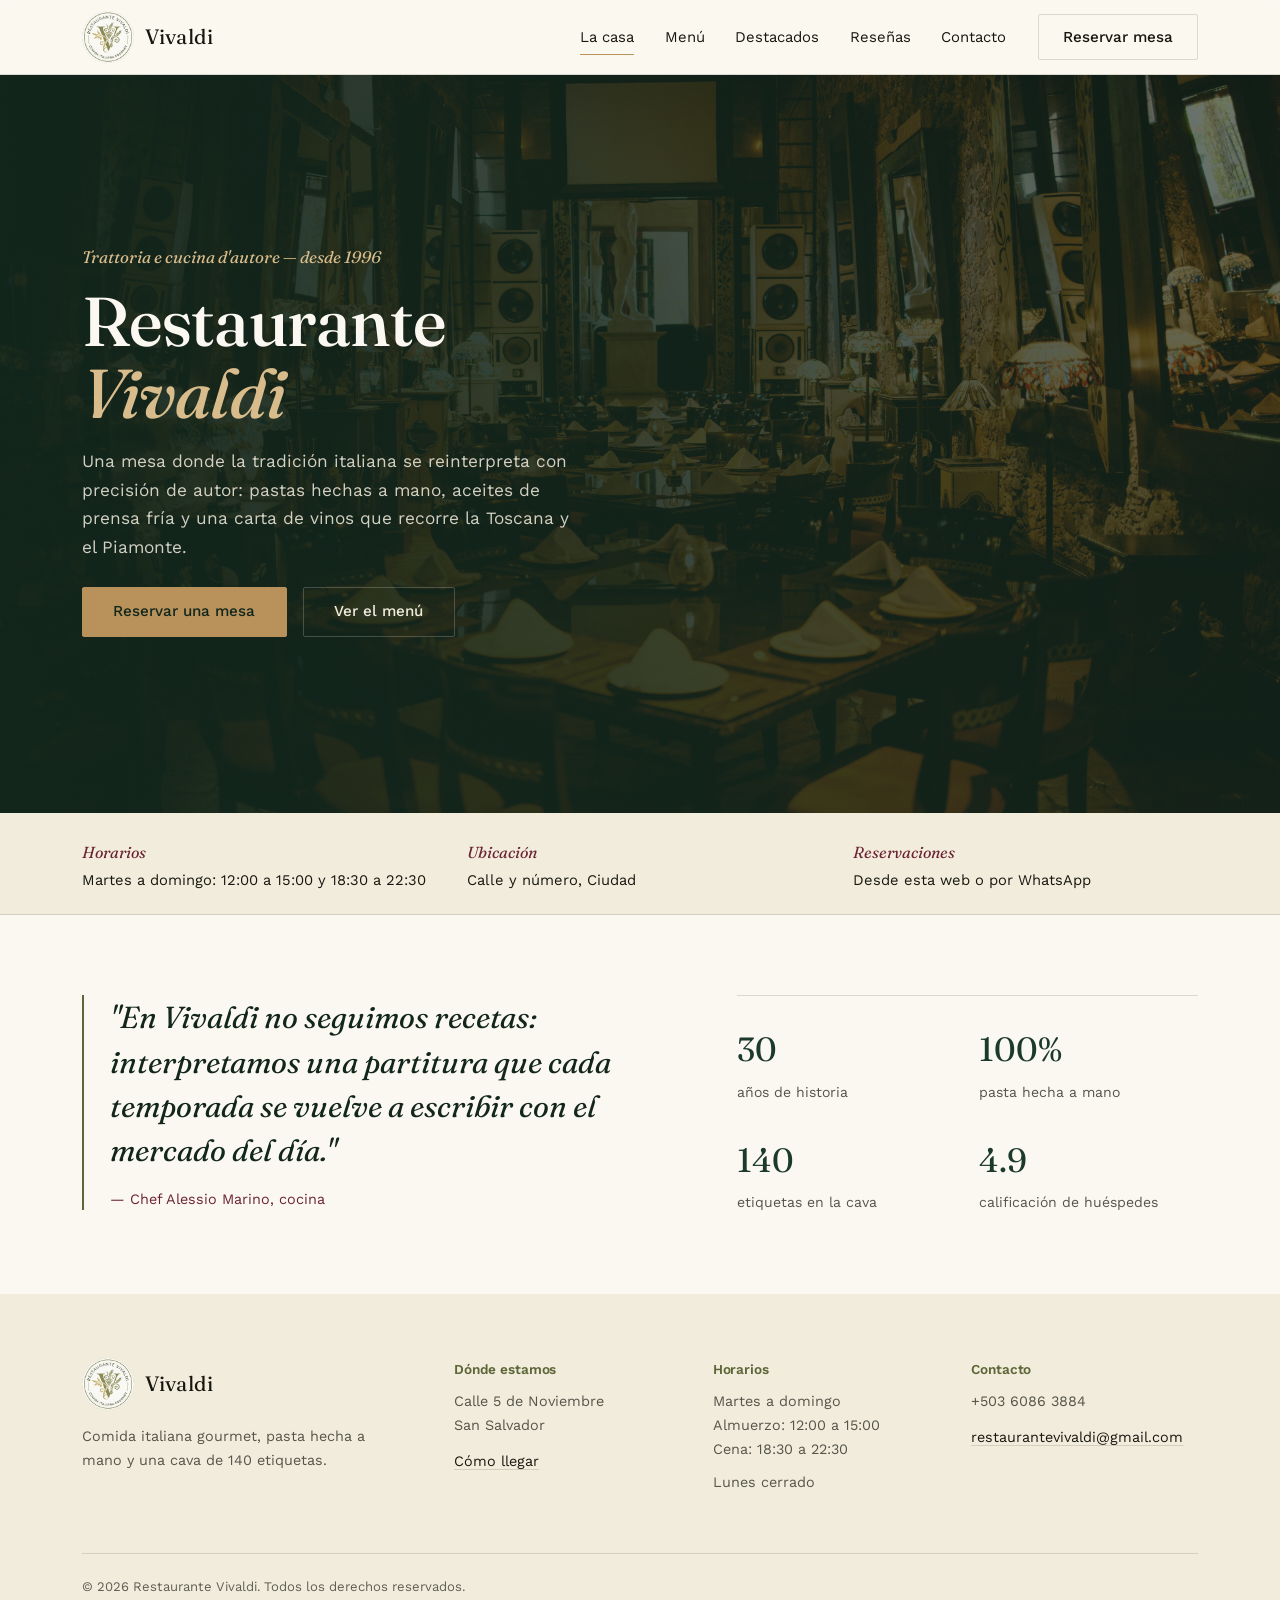
==== commit e7f3f3d8: "Add files via upload" ====
--- a/index.html
+++ b/index.html
@@ -20,6 +20,7 @@
 <link rel="preconnect" href="https://fonts.gstatic.com" crossorigin>
 <link href="https://fonts.googleapis.com/css2?family=Fraunces:ital,opsz,wght@0,9..144,300;0,9..144,500;0,9..144,600;1,9..144,400;1,9..144,500&family=Work+Sans:wght@300;400;500;600&display=swap" rel="stylesheet">
 <link rel="stylesheet" href="css/style.css">
+<link rel="stylesheet" href="css/inicio.css">
 
 <script type="application/ld+json">
 {
@@ -42,6 +43,13 @@
 
   <!-- HERO -->
   <section class="hero" id="inicio">
+    <!-- FOTO DE FONDO (reemplazar): img/inicio-hero.jpg — horizontal, mín. 1920×1080.
+         Ideal: el plato estrella (tagliatelle) o el salón con luz cálida; lo importante queda a la derecha,
+         porque el texto va a la izquierda. Mientras no exista, se muestra el fondo verde con la rama de olivo. -->
+    <div class="hero-media" data-photo-host>
+      <img data-photo src="img/contacto-hero.jpg" alt="" width="1920" height="1080">
+    </div>
+
     <div class="wrap hero-inner">
       <div class="hero-text">
         <p class="kicker">Trattoria e cucina d'autore — desde 1996</p>
@@ -57,7 +65,7 @@
         </div>
       </div>
 
-      <!-- Solo decorativo: el logo de la marca ya aparece una vez, en el encabezado. -->
+      <!-- Solo decorativo; se oculta cuando hay foto de fondo. -->
       <div class="hero-art" aria-hidden="true">
         <svg viewBox="0 0 420 480" class="olive-art">
           <circle cx="210" cy="240" r="190" class="ring"></circle>
@@ -129,4 +137,4 @@
 
 <script src="js/include.js" defer></script>
 </body>
-</html>
+</html>
--- a/css/inicio.css
+++ b/css/inicio.css
@@ -0,0 +1,23 @@
+/* Vivaldi — inicio. Se carga DESPUÉS de style.css y usa sus variables. */
+
+.hero{ position: relative; overflow: hidden; display: flex; align-items: center; min-height: min(82vh, 760px); }
+.hero-media{ position: absolute; inset: 0; }
+.hero-media img{ width: 100%; height: 100%; object-fit: cover; }
+/* velo más oscuro a la izquierda, donde va el texto */
+.hero-media::after{
+  content: ""; position: absolute; inset: 0;
+  background: linear-gradient(90deg, rgba(18,38,28,.92) 0%, rgba(18,38,28,.7) 45%, rgba(18,38,28,.35) 100%),
+              linear-gradient(180deg, rgba(18,38,28,.3), rgba(18,38,28,.6));
+}
+.hero-media.no-photo{ display: none; }
+.hero .hero-inner{ position: relative; z-index: 1; width: 100%; }
+
+/* con foto: el texto ocupa la izquierda y la rama de olivo desaparece */
+.hero-media:not(.no-photo) ~ .hero-inner{ grid-template-columns: 1fr; }
+.hero-media:not(.no-photo) ~ .hero-inner .hero-art{ display: none; }
+.hero-media:not(.no-photo) ~ .hero-inner .hero-text{ max-width: 640px; }
+
+@media (max-width: 960px){
+  .hero{ min-height: 0; }
+  .hero-media::after{ background: linear-gradient(180deg, rgba(18,38,28,.78), rgba(18,38,28,.9)); }
+}
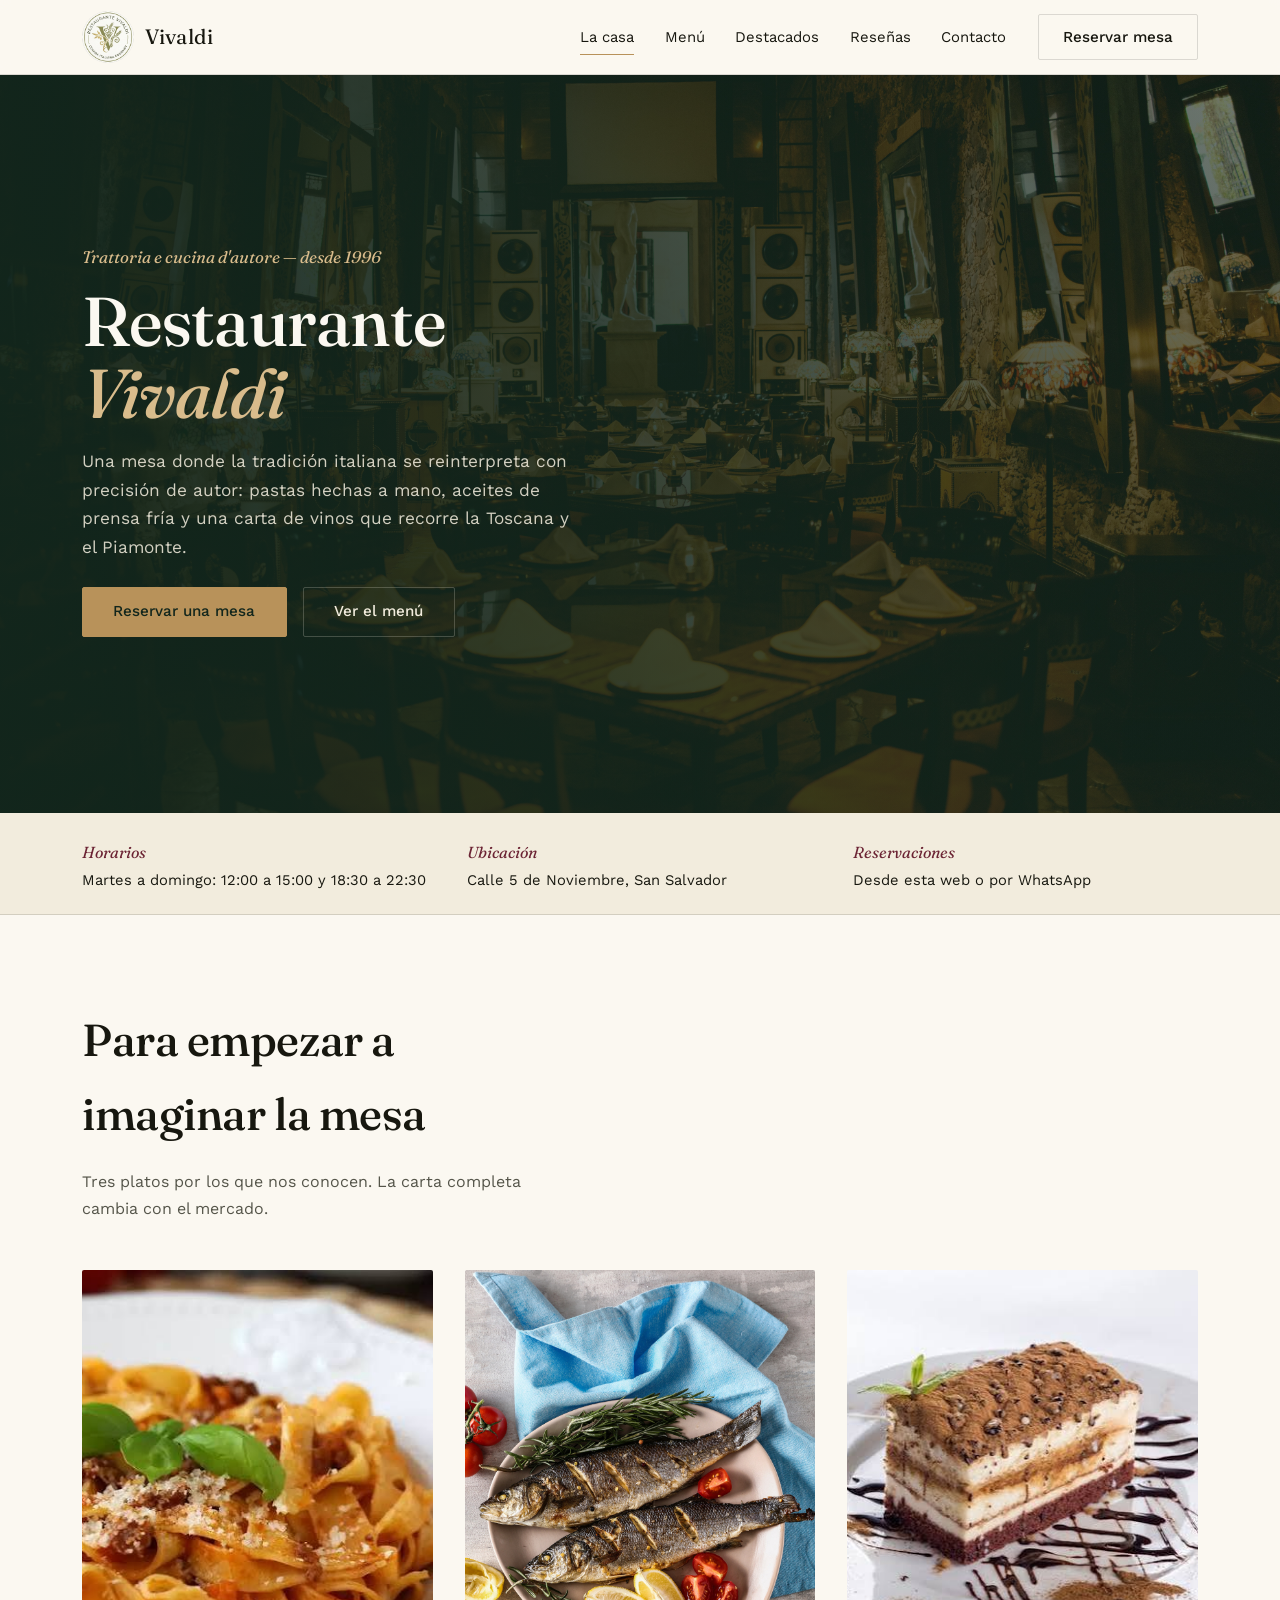
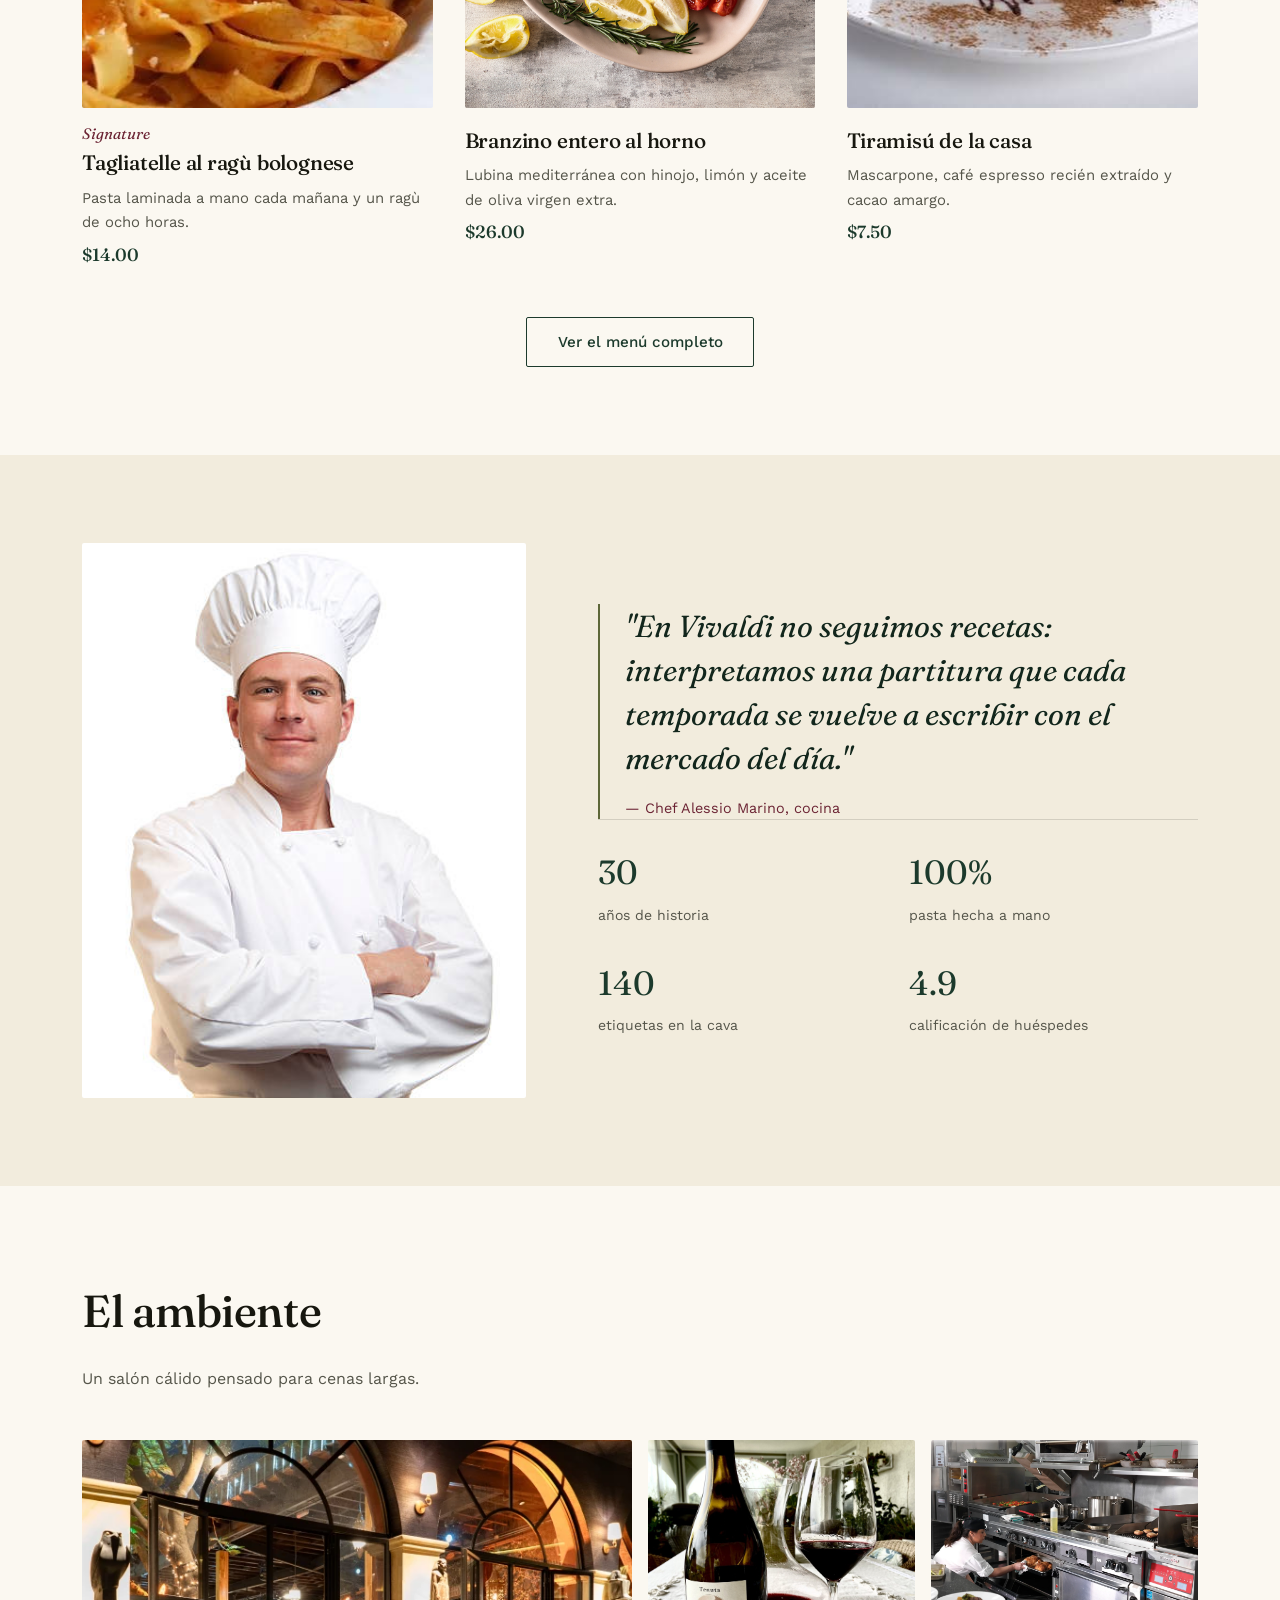
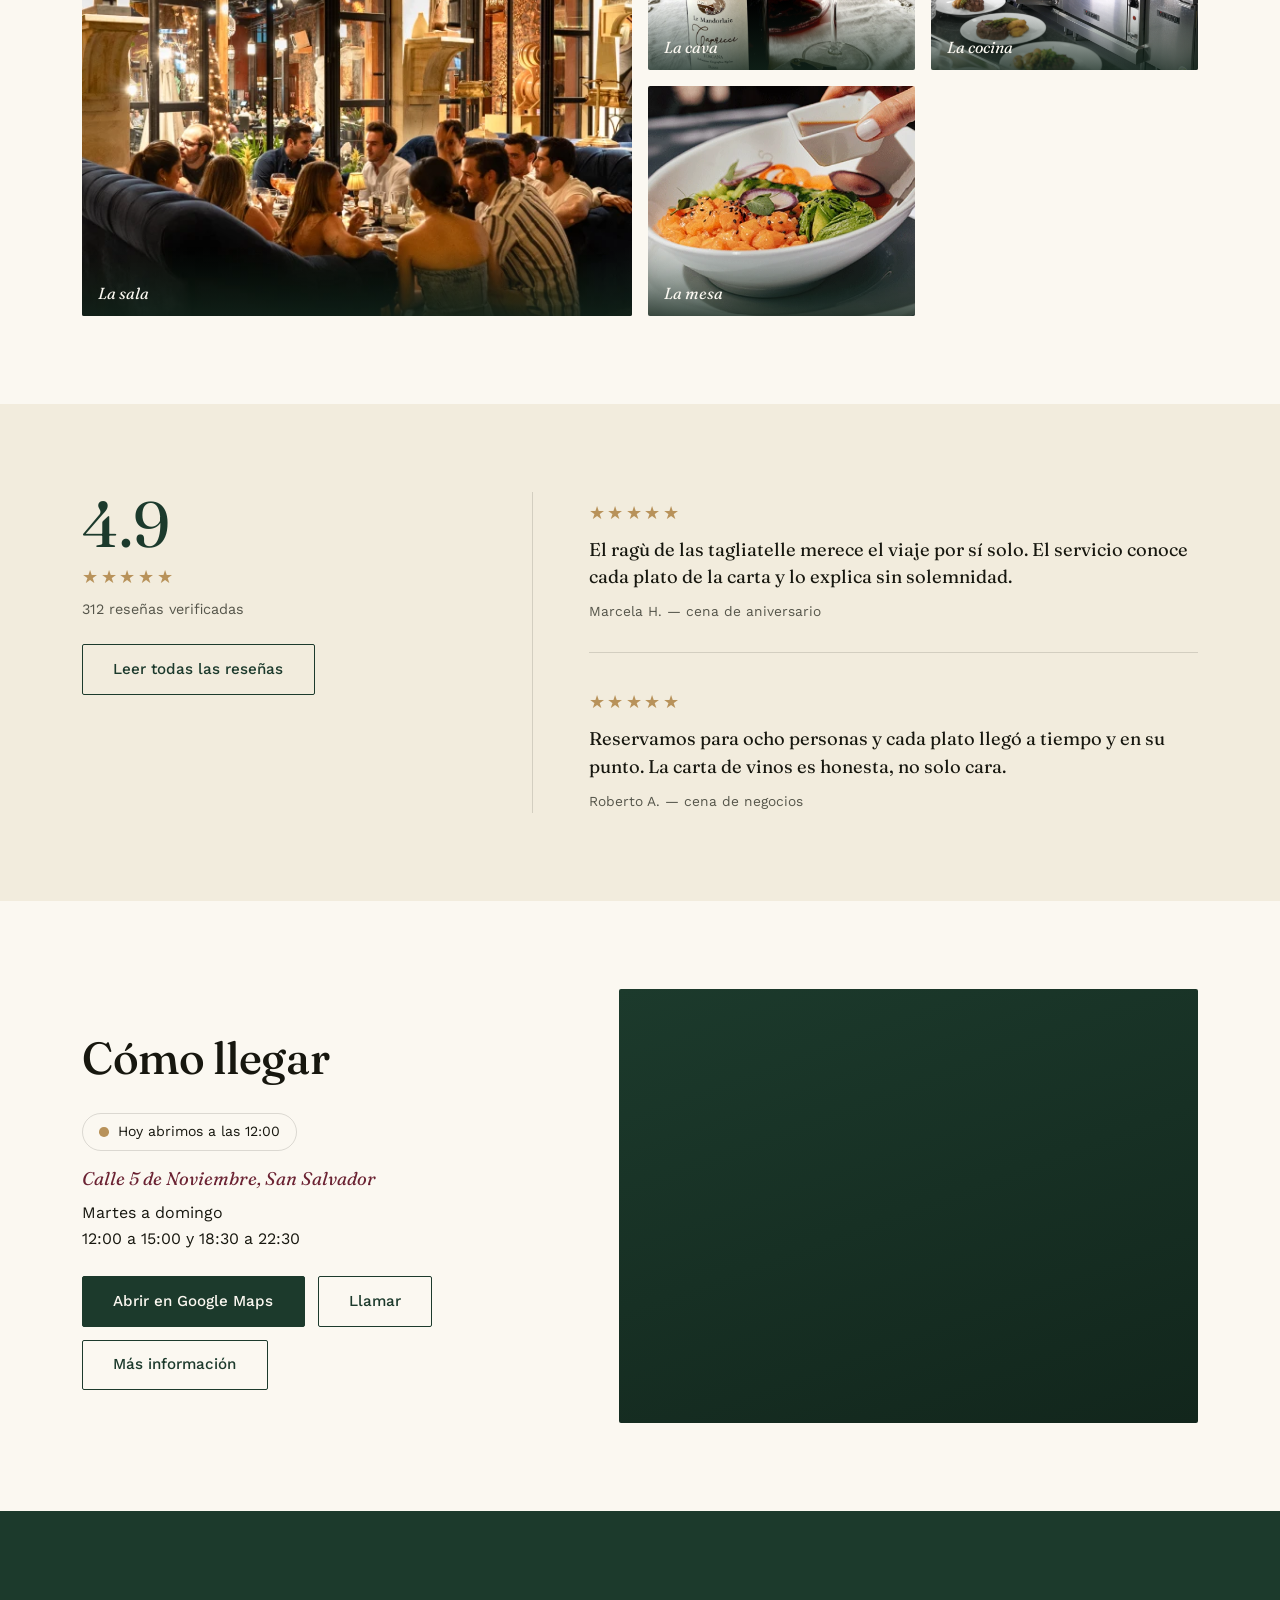
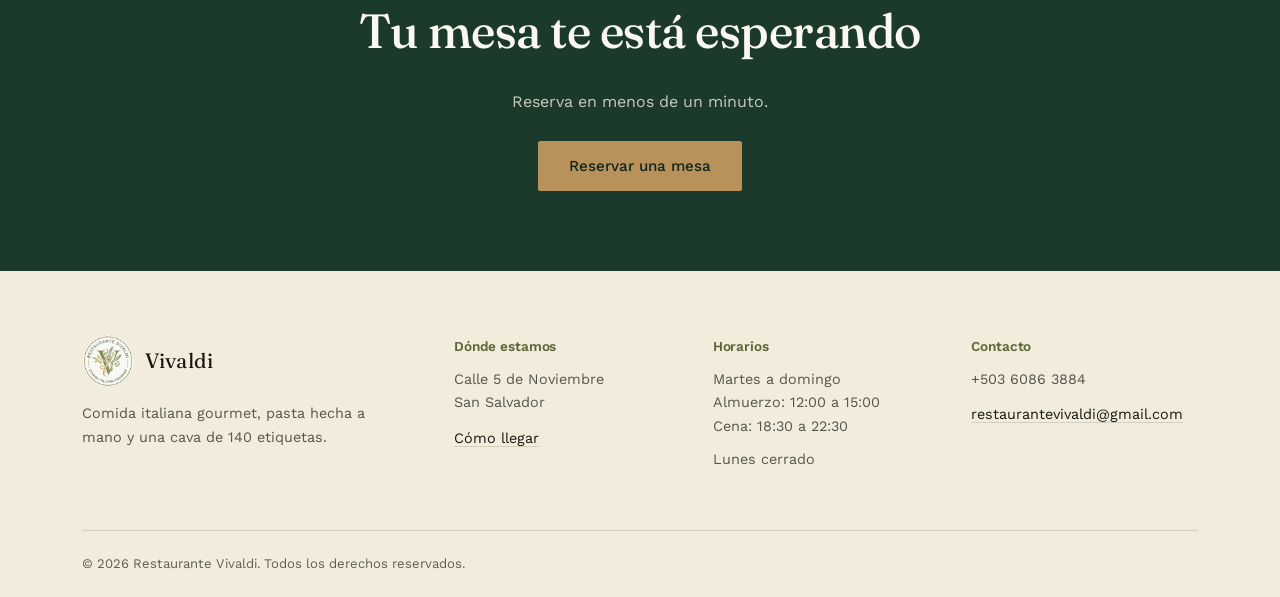
==== commit a0b5b429: "Add files via upload" ====
--- a/index.html
+++ b/index.html
@@ -33,7 +33,7 @@
 }
 </script>
 </head>
-<body>
+<body id="homePage">
 
 <a class="skip-link" href="#contenido">Saltar al contenido</a>
 
@@ -92,7 +92,7 @@
       </div>
       <div class="info-item">
         <span class="info-label">Ubicación</span>
-        <p>Calle y número, Ciudad</p>
+        <p data-contact="address"></p>
       </div>
       <div class="info-item">
         <span class="info-label">Reservaciones</span>
@@ -101,33 +101,141 @@
     </div>
   </section>
 
-  <!-- LA CASA / HISTORIA -->
-  <section class="intro" id="historia">
-    <div class="wrap intro-inner">
-      <blockquote class="pull-quote">
-        "En Vivaldi no seguimos recetas: interpretamos una partitura que cada
-        temporada se vuelve a escribir con el mercado del día."
-        <cite>— Chef Alessio Marino, cocina</cite>
-      </blockquote>
-
-      <div class="stat-row">
-        <div class="stat">
-          <span class="stat-number" data-years-since="1996">30</span>
-          <span class="stat-label">años de historia</span>
+  <!-- 1 · PLATOS QUE DAN HAMBRE -->
+  <section class="home-section" id="platos">
+    <div class="wrap">
+      <div class="section-head">
+        <h2>Para empezar a imaginar la mesa</h2>
+        <p>Tres platos por los que nos conocen. La carta completa cambia con el mercado.</p>
+      </div>
+      <div class="home-cards">
+        <article class="home-card">
+          <div class="ph" data-photo-host><img data-photo src="img/menú/tagliatelle al ragu bolognese.jpg" alt="Tagliatelle al ragù bolognese servidas en plato hondo" width="640" height="800" loading="lazy"></div>
+          <p class="home-card-tag">Signature</p><h3>Tagliatelle al ragù bolognese</h3>
+          <p>Pasta laminada a mano cada mañana y un ragù de ocho horas.</p>
+          <span class="home-card-price">$14.00</span>
+        </article>
+        <article class="home-card">
+          <div class="ph" data-photo-host><img data-photo src="img/menú/Branzino entero, hinojo y cítricos.jpg" alt="Branzino entero al horno con hinojo y limón" width="640" height="800" loading="lazy"></div>
+          <h3>Branzino entero al horno</h3>
+          <p>Lubina mediterránea con hinojo, limón y aceite de oliva virgen extra.</p>
+          <span class="home-card-price">$26.00</span>
+        </article>
+        <article class="home-card">
+          <div class="ph" data-photo-host><img data-photo src="img/menú/tiramisu.jpg" alt="Tiramisú de la casa espolvoreado con cacao" width="640" height="800" loading="lazy"></div>
+          <h3>Tiramisú de la casa</h3>
+          <p>Mascarpone, café espresso recién extraído y cacao amargo.</p>
+          <span class="home-card-price">$7.50</span>
+        </article>
+      </div>
+      <p class="home-more"><a class="btn btn-ghost" href="menu.html">Ver el menú completo</a></p>
+    </div>
+  </section>
+
+  <!-- 2 · LA CASA / HISTORIA (con foto) -->
+  <section class="home-section home-section--tint" id="historia">
+    <div class="wrap home-story">
+      <!-- FOTO (reemplazar): img/inicio-historia.jpg — vertical 4:5, mín. 1000×1250. La cocina, el chef o el salón. -->
+      <div class="ph home-story-media" data-photo-host>
+        <img data-photo src="img/chef2.jpg" alt="La cocina de Restaurante Vivaldi" width="1000" height="1250" loading="lazy">
+      </div>
+      <div>
+        <blockquote class="pull-quote">
+          "En Vivaldi no seguimos recetas: interpretamos una partitura que cada
+          temporada se vuelve a escribir con el mercado del día."
+          <cite>— Chef Alessio Marino, cocina</cite>
+        </blockquote>
+        <!-- EDITAR: confirma que estas cifras son reales -->
+        <div class="stat-row">
+          <div class="stat"><span class="stat-number" data-years-since="1996">30</span><span class="stat-label">años de historia</span></div>
+          <div class="stat"><span class="stat-number">100%</span><span class="stat-label">pasta hecha a mano</span></div>
+          <div class="stat"><span class="stat-number">140</span><span class="stat-label">etiquetas en la cava</span></div>
+          <div class="stat"><span class="stat-number">4.9</span><span class="stat-label">calificación de huéspedes</span></div>
         </div>
-        <div class="stat">
-          <span class="stat-number">100%</span>
-          <span class="stat-label">pasta hecha a mano</span>
+      </div>
+    </div>
+  </section>
+
+  <!-- 3 · AMBIENTE (mosaico) -->
+  <section class="home-section" id="ambiente">
+    <div class="wrap">
+      <div class="section-head">
+        <h2>El ambiente</h2>
+        <p>Un salón cálido pensado para cenas largas.</p>
+      </div>
+      <!-- FOTOS (reemplazar): img/ambiente-1.webp a ambiente-4.webp (las mismas de la galería de reseñas).
+           La primera se ve grande: usa una horizontal, mín. 1400×1000. Las otras, 800×600. -->
+      <div class="home-mosaic">
+        <figure class="ph" data-photo-host>
+          <img data-photo src="img/la sala.webp" alt="El salón principal del restaurante" width="800" height="600" loading="lazy">
+          <figcaption>La sala</figcaption>
+        </figure>
+        <figure class="ph" data-photo-host>
+          <img data-photo src="img/la cava.jpg" alt="La cava de vinos" width="800" height="600" loading="lazy">
+          <figcaption>La cava</figcaption>
+        </figure>
+        <figure class="ph" data-photo-host>
+          <img data-photo src="img/la cocina.webp" alt="La cocina y el trabajo del chef" width="800" height="600" loading="lazy">
+          <figcaption>La cocina</figcaption>
+        </figure>
+        <figure class="ph" data-photo-host>
+          <img data-photo src="img/platovertical.webp" alt="Detalle de una mesa servida" width="800" height="600" loading="lazy">
+          <figcaption>La mesa</figcaption>
+        </figure>
+      </div>
+    </div>
+  </section>
+
+  <!-- 4 · RESEÑAS (EDITAR: ejemplos; deben ser iguales a las reales de resenas.html) -->
+  <section class="reviews home-reviews" id="resenas">
+    <div class="wrap reviews-inner">
+      <div class="rating-summary">
+        <span class="rating-number">4.9</span>
+        <div class="stars" role="img" aria-label="4.9 de 5 estrellas">★★★★★</div>
+        <p class="rating-count">312 reseñas verificadas</p>
+        <a class="btn btn-ghost" href="resenas.html">Leer todas las reseñas</a>
+      </div>
+      <div class="review-list">
+        <figure class="review">
+          <div class="stars" role="img" aria-label="5 de 5 estrellas">★★★★★</div>
+          <blockquote>El ragù de las tagliatelle merece el viaje por sí solo.
+            El servicio conoce cada plato de la carta y lo explica sin solemnidad.</blockquote>
+          <figcaption>Marcela H. — cena de aniversario</figcaption>
+        </figure>
+        <figure class="review">
+          <div class="stars" role="img" aria-label="5 de 5 estrellas">★★★★★</div>
+          <blockquote>Reservamos para ocho personas y cada plato llegó a tiempo y en su punto.
+            La carta de vinos es honesta, no solo cara.</blockquote>
+          <figcaption>Roberto A. — cena de negocios</figcaption>
+        </figure>
+      </div>
+    </div>
+  </section>
+
+  <!-- 5 · CÓMO LLEGAR (datos desde js/config.js) -->
+  <section class="home-section" id="llegar">
+    <div class="wrap home-map">
+      <div>
+        <h2>Cómo llegar</h2>
+        <p class="home-status" id="openStatus" hidden><span class="c-dot" aria-hidden="true"></span><span class="c-status-text"></span></p>
+        <p class="home-address" data-contact="address"></p>
+        <p>Martes a domingo<br>12:00 a 15:00 y 18:30 a 22:30</p>
+        <div class="home-links">
+          <a class="btn btn-solid" href="#" data-route hidden>Abrir en Google Maps</a>
+          <a class="btn btn-ghost" href="#" data-call hidden>Llamar</a>
+          <a class="btn btn-ghost" href="contacto.html">Más información</a>
         </div>
-        <div class="stat">
-          <span class="stat-number">140</span>
-          <span class="stat-label">etiquetas en la cava</span>
-        </div>
-        <div class="stat">
-          <span class="stat-number">4.9</span>
-          <span class="stat-label">calificación de huéspedes</span>
-        </div>
-      </div>
+      </div>
+      <div class="ph has-placeholder home-map-frame" id="mapFrame"><p>El mapa aparecerá aquí</p></div>
+    </div>
+  </section>
+
+  <!-- 6 · CIERRE -->
+  <section class="home-cta">
+    <div class="wrap">
+      <h2>Tu mesa te está esperando</h2>
+      <p>Reserva en menos de un minuto.</p>
+      <a class="btn btn-gold" href="reservar.html">Reservar una mesa</a>
     </div>
   </section>
 
--- a/css/inicio.css
+++ b/css/inicio.css
@@ -20,4 +20,79 @@
 @media (max-width: 960px){
   .hero{ min-height: 0; }
   .hero-media::after{ background: linear-gradient(180deg, rgba(18,38,28,.78), rgba(18,38,28,.9)); }
+}
+
+/* ---------- secciones del inicio ---------- */
+.home-section{ padding: 5.5rem 0; }
+.home-section--tint{ background: var(--ivory); }
+.home-section .section-head h2{ font-size: clamp(1.9rem, 3.6vw, 2.8rem); }
+
+/* bloque de foto (con respaldo verde y anillo dorado si la foto aún no existe) */
+.ph{ position: relative; overflow: hidden; border-radius: var(--radius); background: linear-gradient(160deg, var(--forest), var(--forest-deep)); }
+.ph img{ width: 100%; height: 100%; object-fit: cover; }
+.ph.no-photo::before, .ph.has-placeholder::before{
+  content: ""; position: absolute; left: 50%; top: 50%; width: 38%; aspect-ratio: 1;
+  transform: translate(-50%, -50%); border: 1px solid var(--gold); border-radius: 50%; opacity: .5;
+}
+.ph.has-map::before{ display: none; }
+.ph iframe{ width: 100%; height: 100%; border: 0; }
+.ph.has-placeholder p{ position: absolute; inset: auto 0 1.2rem; margin: 0; text-align: center; font: italic 400 .95rem var(--font-display); color: var(--gold-light); }
+
+/* 1 · tarjetas de platos */
+.home-cards{ display: grid; grid-template-columns: repeat(3, 1fr); gap: 2rem; }
+.home-card .ph{ aspect-ratio: 4 / 5; margin-bottom: 1rem; }
+.home-card .ph img{ transition: transform .6s ease; }
+.home-card:hover .ph img{ transform: scale(1.05); }
+.home-card-tag{ margin: 0 0 .2rem; font: italic 400 .95rem var(--font-display); color: var(--wine); }
+.home-card h3{ font-size: 1.3rem; margin-bottom: .3rem; }
+.home-card p:not(.home-card-tag){ margin: 0 0 .5rem; font-size: .93rem; color: var(--muted); }
+.home-card-price{ font: 500 1.1rem var(--font-display); color: var(--forest); }
+.home-more{ margin: 3rem 0 0; text-align: center; }
+
+/* 2 · historia */
+.home-story{ display: grid; grid-template-columns: .85fr 1.15fr; gap: 4.5rem; align-items: center; }
+.home-story-media{ aspect-ratio: 4 / 5; }
+
+/* 3 · mosaico */
+.home-mosaic{ display: grid; grid-template-columns: repeat(4, 1fr); grid-auto-rows: 230px; gap: 1rem; }
+.home-mosaic figure{ margin: 0; }
+.home-mosaic figure:first-child{ grid-column: span 2; grid-row: span 2; }
+.home-mosaic figcaption{
+  position: absolute; left: 0; right: 0; bottom: 0; padding: 2.2rem 1rem .8rem;
+  font: italic 400 1rem var(--font-display); color: var(--paper);
+  background: linear-gradient(transparent, rgba(18,38,28,.78));
+}
+
+/* 4 · reseñas */
+.home-reviews{ background: var(--ivory); }
+.home-reviews .rating-count{ margin-bottom: 1.4rem; }
+
+/* 5 · cómo llegar */
+.home-map{ display: grid; grid-template-columns: .9fr 1.1fr; gap: 4rem; align-items: center; }
+.home-map h2{ font-size: clamp(1.9rem, 3.6vw, 2.8rem); }
+.home-address{ font: italic 400 1.15rem var(--font-display); color: var(--wine); margin-bottom: .6rem; }
+.home-links{ display: flex; flex-wrap: wrap; gap: .8rem; margin-top: 1.5rem; }
+.home-map-frame{ aspect-ratio: 4 / 3; }
+.home-status{ display: inline-flex; align-items: center; gap: .6rem; margin: 0 0 1rem; padding: .4rem 1rem; border: 1px solid var(--line); border-radius: 99px; font-size: .88rem; }
+.c-dot{ width: .6rem; height: .6rem; border-radius: 50%; background: var(--gold); }
+.home-status.is-open .c-dot{ background: #3f8f56; animation: home-pulse 2s infinite; }
+@keyframes home-pulse{ 0%{ box-shadow: 0 0 0 0 rgba(63,143,86,.5); } 100%{ box-shadow: 0 0 0 8px rgba(63,143,86,0); } }
+
+/* 6 · cierre */
+.home-cta{ background: var(--forest); color: var(--ivory); padding: 5rem 0; text-align: center; }
+.home-cta h2{ color: var(--paper); font-size: clamp(2rem, 4vw, 3rem); }
+.home-cta p{ color: rgba(242,236,221,.82); margin-bottom: 1.6rem; }
+
+@media (max-width: 960px){
+  .home-section{ padding: 4rem 0; }
+  .home-story, .home-map{ grid-template-columns: 1fr; gap: 2.2rem; }
+  .home-story-media{ aspect-ratio: 4 / 3; }
+  .home-cards{ grid-template-columns: 1fr 1fr; }
+}
+@media (max-width: 600px){
+  .home-section{ padding: 3.2rem 0; }
+  .home-cards{ grid-template-columns: 1fr; }
+  .home-mosaic{ grid-template-columns: 1fr 1fr; grid-auto-rows: 160px; }
+  .home-mosaic figure:first-child{ grid-column: span 2; grid-row: span 1; }
+  .home-cta{ padding: 3.8rem 0; }
 }
